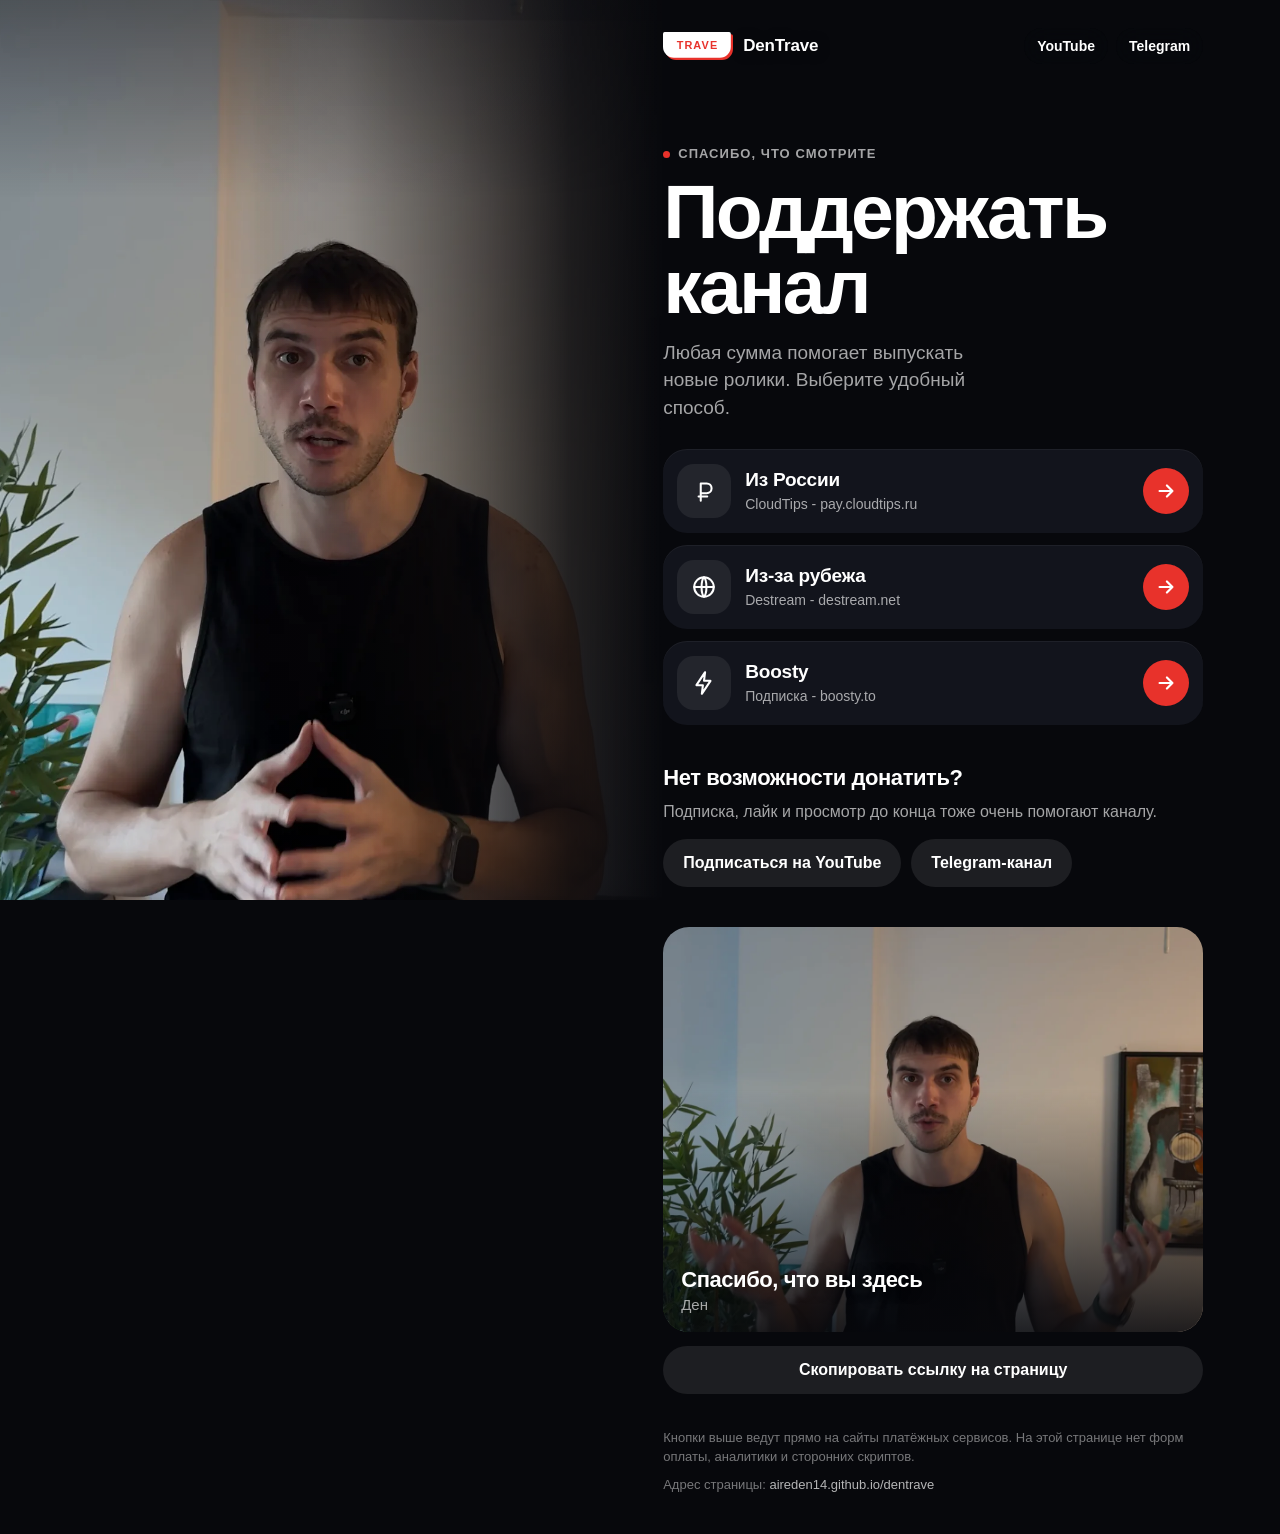
==== index.html @ 93711098 "Boosty: красная стрелка вместо «Скоро» Co-Authored-By: Claude Sonnet 5.5 <noreply@anthropic.com>" ====
<!doctype html>
<html lang="ru">
<head>
<meta charset="utf-8">
<meta name="viewport" content="width=device-width, initial-scale=1, viewport-fit=cover">
<meta http-equiv="Content-Security-Policy" content="default-src 'none'; script-src 'self'; style-src 'self'; img-src 'self'; font-src 'self'; connect-src 'none'; base-uri 'none'; form-action 'none'">
<meta name="referrer" content="no-referrer">
<meta name="color-scheme" content="dark">
<meta name="theme-color" content="#07080c">
<title>Поддержать DenTrave</title>
<meta name="description" content="Поддержать канал DenTrave: CloudTips для зрителей из России, Destream из-за рубежа, Boosty. Спасибо, что смотрите.">
<link rel="canonical" href="https://aireden14.github.io/dentrave/">
<meta property="og:type" content="website">
<meta property="og:site_name" content="DenTrave">
<meta property="og:title" content="Поддержать канал DenTrave">
<meta property="og:description" content="Спасибо, что смотрите. Три способа поддержать канал в одном месте.">
<meta property="og:url" content="https://aireden14.github.io/dentrave/">
<meta property="og:image" content="https://aireden14.github.io/dentrave/img/og.jpg">
<meta property="og:image:width" content="1200">
<meta property="og:image:height" content="630">
<meta name="twitter:card" content="summary_large_image">
<link rel="icon" type="image/png" sizes="32x32" href="img/favicon-32.png">
<link rel="apple-touch-icon" href="img/apple-touch-icon.png">
<link rel="stylesheet" href="style.css">
<script src="app.js" defer></script>
</head>
<body>
<div class="stage" id="top">

  <header class="top">
    <a class="brand" href="#top" aria-label="DenTrave, наверх">
      <svg class="mark" viewBox="0 0 1032 411" aria-hidden="true" focusable="false">
        <path d="M56 32H1008A24 24 0 0 1 1032 56V250A161 161 0 0 1 871 411H193A161 161 0 0 1 32 250V56A24 24 0 0 1 56 32Z" fill="#e8322b"/>
        <path d="M24 0H976A24 24 0 0 1 1000 24V218A161 161 0 0 1 839 379H161A161 161 0 0 1 0 218V24A24 24 0 0 1 24 0Z" fill="#fff"/>
        <text x="508" y="247" text-anchor="middle" font-family="'Helvetica Neue',Helvetica,Arial,sans-serif" font-weight="700" font-size="161" letter-spacing="16" fill="#e8322b">TRAVE</text>
      </svg>
      <span class="brand-name">DenTrave</span>
    </a>
    <nav class="top-links" aria-label="Каналы">
      <a href="https://www.youtube.com/@DenTrave" target="_blank" rel="noopener noreferrer">YouTube</a>
      <a href="https://t.me/dentraveai" target="_blank" rel="noopener noreferrer">Telegram</a>
    </nav>
  </header>

  <div class="photo">
    <img src="img/hero.webp" width="1200" height="1500" alt="Ден, автор канала DenTrave" fetchpriority="high">
  </div>

  <section class="copy">
    <p class="eyebrow">Спасибо, что смотрите</p>
    <h1>Поддержать<br>канал</h1>
    <p class="lead">Любая сумма помогает выпускать новые ролики. Выберите удобный способ.</p>
  </section>

  <section class="ways" aria-label="Способы поддержки">
    <a class="way" href="https://pay.cloudtips.ru/p/e88f9b66" target="_blank" rel="noopener noreferrer">
      <span class="ico" aria-hidden="true">
        <svg viewBox="0 0 24 24"><path d="M9 21V5h5.5a4.5 4.5 0 0 1 0 9H9M7 17h8"/></svg>
      </span>
      <span class="txt"><b>Из России</b><span>CloudTips - pay.cloudtips.ru</span></span>
      <span class="go" aria-hidden="true"><svg viewBox="0 0 24 24"><path d="M5 12h14M13 6l6 6-6 6"/></svg></span>
    </a>

    <a class="way" href="https://destream.net/live/DenTrave/donate" target="_blank" rel="noopener noreferrer">
      <span class="ico" aria-hidden="true">
        <svg viewBox="0 0 24 24"><circle cx="12" cy="12" r="9"/><path d="M3 12h18M12 3c3 3 3 15 0 18M12 3c-3 3-3 15 0 18"/></svg>
      </span>
      <span class="txt"><b>Из-за рубежа</b><span>Destream - destream.net</span></span>
      <span class="go" aria-hidden="true"><svg viewBox="0 0 24 24"><path d="M5 12h14M13 6l6 6-6 6"/></svg></span>
    </a>

    <a class="way" href="https://boosty.to/dentrave" target="_blank" rel="noopener noreferrer">
      <span class="ico" aria-hidden="true">
        <svg viewBox="0 0 24 24"><path d="M13 2 5 14h6l-1 8 8-12h-6z"/></svg>
      </span>
      <span class="txt"><b>Boosty</b><span>Подписка - boosty.to</span></span>
      <span class="go" aria-hidden="true"><svg viewBox="0 0 24 24"><path d="M5 12h14M13 6l6 6-6 6"/></svg></span>
    </a>
  </section>

  <section class="free" aria-label="Бесплатная поддержка">
    <h2>Нет возможности донатить?</h2>
    <p>Подписка, лайк и просмотр до конца тоже очень помогают каналу.</p>
    <div class="free-row">
      <a class="btn" href="https://www.youtube.com/@DenTrave" target="_blank" rel="noopener noreferrer">Подписаться на YouTube</a>
      <a class="btn" href="https://t.me/dentraveai" target="_blank" rel="noopener noreferrer">Telegram-канал</a>
    </div>
  </section>

  <section class="thanks" aria-label="Спасибо">
    <figure>
      <img src="img/thanks.webp" width="1200" height="900" alt="Ден разводит руки в благодарность" loading="lazy">
      <figcaption><b>Спасибо, что вы здесь</b><span>Ден</span></figcaption>
    </figure>
    <button class="btn share" id="share" type="button" hidden>Отправить ссылку другу</button>
  </section>

  <footer class="foot">
    <p>Кнопки выше ведут прямо на сайты платёжных сервисов. На этой странице нет форм оплаты, аналитики и сторонних скриптов.</p>
    <p>Адрес страницы: <span class="addr">aireden14.github.io/dentrave</span></p>
  </footer>

</div>
</body>
</html>
---- style.css ----
:root {
  --bg: #07080c;
  --card: #12141c;
  --card-hi: #181b26;
  --text: #fff;
  --mute: rgba(255, 255, 255, .64);
  --red: #e8322b;
  --pad: 18px;
  color-scheme: dark;
}

*, *::before, *::after { box-sizing: border-box; }
* { margin: 0; }

html { -webkit-text-size-adjust: 100%; background: var(--bg); }

body {
  background: var(--bg);
  color: var(--text);
  font: 400 16px/1.45 "Helvetica Neue", -apple-system, BlinkMacSystemFont, "SF Pro Text", Inter, "Segoe UI", Roboto, Arial, sans-serif;
  -webkit-font-smoothing: antialiased;
  min-height: 100vh;
  min-height: 100svh;
}

img { display: block; max-width: 100%; height: auto; }
a { color: inherit; }
button { font: inherit; color: inherit; }
:focus-visible { outline: 2px solid #fff; outline-offset: 3px; border-radius: 14px; }

.stage { position: relative; }

/* ---------- верхняя панель ---------- */
.top {
  position: absolute; inset: 0 0 auto 0; z-index: 5;
  display: flex; align-items: center; justify-content: space-between; gap: 12px;
  padding: max(env(safe-area-inset-top), 14px) var(--pad) 0;
}
.brand { display: flex; align-items: center; gap: 10px; text-decoration: none; }
.mark { width: 70px; height: auto; flex: none; }
.brand-name { font-weight: 700; font-size: 17px; letter-spacing: -.01em; text-shadow: 0 1px 12px rgba(0, 0, 0, .6); }
.top-links { display: flex; gap: 8px; }
.top-links a {
  text-decoration: none; font-size: 14px; font-weight: 600;
  padding: 8px 13px; border-radius: 999px;
  background: rgba(7, 8, 12, .5); -webkit-backdrop-filter: blur(14px); backdrop-filter: blur(14px);
}

/* ---------- фото ---------- */
.photo { position: relative; aspect-ratio: 4 / 5; max-height: 78vh; max-height: 78svh; width: 100%; overflow: hidden; }
.photo img { width: 100%; height: 100%; object-fit: cover; object-position: 50% 18%; filter: brightness(.84); }
.photo::after {
  content: ""; position: absolute; inset: 0; pointer-events: none;
  background: linear-gradient(180deg, rgba(7, 8, 12, .55) 0, rgba(7, 8, 12, 0) 20%, rgba(7, 8, 12, 0) 48%, rgba(7, 8, 12, .62) 70%, var(--bg) 93%);
}

/* ---------- заголовок ---------- */
.copy { position: relative; margin-top: -132px; padding: 0 var(--pad) 22px; }
.eyebrow { display: flex; align-items: center; gap: 8px; font-size: 13px; font-weight: 600; letter-spacing: .08em; text-transform: uppercase; color: var(--mute); }
.eyebrow::before { content: ""; width: 7px; height: 7px; border-radius: 50%; background: var(--red); flex: none; }
h1 { margin-top: 10px; font-size: clamp(42px, 13vw, 68px); line-height: .98; letter-spacing: -.035em; font-weight: 800; }
.lead { margin-top: 14px; max-width: 30ch; font-size: 17px; color: var(--mute); }

/* ---------- способы поддержки ---------- */
.ways { display: grid; gap: 12px; padding: 0 var(--pad); }
.way {
  display: flex; align-items: center; gap: 14px;
  min-height: 84px; padding: 14px 14px 14px 14px;
  background: var(--card); border-radius: 24px; text-decoration: none;
  box-shadow: inset 0 1px 0 rgba(255, 255, 255, .05);
  transition: transform .18s ease, background .18s ease;
  -webkit-tap-highlight-color: transparent;
}
.way:hover { background: var(--card-hi); }
.way:active { transform: scale(.985); }
.ico { width: 54px; height: 54px; border-radius: 17px; background: rgba(255, 255, 255, .07); display: grid; place-items: center; flex: none; }
.ico svg { width: 26px; height: 26px; fill: none; stroke: #fff; stroke-width: 1.9; stroke-linecap: round; stroke-linejoin: round; }
.txt { display: grid; gap: 2px; min-width: 0; flex: 1; }
.txt b { font-size: 19px; line-height: 1.2; font-weight: 700; letter-spacing: -.01em; }
.txt span { font-size: 14px; color: var(--mute); overflow-wrap: anywhere; }
.go { width: 46px; height: 46px; border-radius: 50%; background: var(--red); display: grid; place-items: center; flex: none; }
.go svg { width: 22px; height: 22px; fill: none; stroke: #fff; stroke-width: 2.4; stroke-linecap: round; stroke-linejoin: round; }
.pill { flex: none; font-size: 13px; font-weight: 700; padding: 7px 12px; border-radius: 999px; background: rgba(255, 255, 255, .09); color: var(--mute); }
.way.soon { background: rgba(18, 20, 28, .6); }
.way.soon .ico svg { opacity: .6; }
.way.soon .txt b { color: rgba(255, 255, 255, .78); }

/* ---------- бесплатная поддержка ---------- */
.free { padding: 34px var(--pad) 0; }
.free h2 { font-size: 22px; line-height: 1.2; font-weight: 700; letter-spacing: -.02em; }
.free p { margin-top: 8px; color: var(--mute); }
.free-row { margin-top: 16px; display: flex; flex-wrap: wrap; gap: 10px; }
.btn {
  display: inline-flex; align-items: center; justify-content: center; text-align: center; text-decoration: none;
  min-height: 48px; padding: 12px 20px; border-radius: 999px; border: 0; cursor: pointer;
  font-size: 16px; font-weight: 600; background: rgba(255, 255, 255, .09);
  transition: background .18s ease, transform .18s ease; -webkit-tap-highlight-color: transparent;
}
.btn:hover { background: rgba(255, 255, 255, .15); }
.btn:active { transform: scale(.98); }

/* ---------- спасибо ---------- */
.thanks { padding: 34px var(--pad) 0; }
.thanks figure { position: relative; border-radius: 26px; overflow: hidden; }
.thanks figure img { width: 100%; height: auto; filter: brightness(.82); }
.thanks figure::after { content: ""; position: absolute; inset: 0; pointer-events: none; background: linear-gradient(180deg, rgba(7, 8, 12, 0) 40%, rgba(7, 8, 12, .86) 100%); }
.thanks figcaption { position: absolute; left: 18px; right: 18px; bottom: 16px; z-index: 1; display: grid; gap: 2px; text-shadow: 0 2px 14px rgba(0, 0, 0, .55); }
.thanks figcaption b { font-size: 22px; line-height: 1.15; letter-spacing: -.02em; }
.thanks figcaption span { color: var(--mute); font-size: 15px; }
.share { margin-top: 14px; width: 100%; }
.share[hidden] { display: none; }

/* ---------- подвал ---------- */
.foot { padding: 34px var(--pad) calc(34px + env(safe-area-inset-bottom)); display: grid; gap: 8px; font-size: 13px; line-height: 1.5; color: rgba(255, 255, 255, .45); }
.addr { color: rgba(255, 255, 255, .7); overflow-wrap: anywhere; }

/* ---------- появление ---------- */
@keyframes rise { from { opacity: 0; transform: translateY(14px); } to { opacity: 1; transform: none; } }
@media (prefers-reduced-motion: no-preference) {
  .copy > * { animation: rise .6s cubic-bezier(.2, .7, .2, 1) both; }
  .copy > :nth-child(2) { animation-delay: .06s; }
  .copy > :nth-child(3) { animation-delay: .12s; }
  .way { animation: rise .6s cubic-bezier(.2, .7, .2, 1) both; animation-delay: .18s; }
  .way:nth-child(2) { animation-delay: .26s; }
  .way:nth-child(3) { animation-delay: .34s; }
  .photo img { animation: fade 1s ease both; }
  @keyframes fade { from { opacity: 0; } to { opacity: 1; } }
}

/* ---------- узкие телефоны ---------- */
@media (max-width: 359px) {
  :root { --pad: 14px; }
  .brand-name { display: none; }
  .txt b { font-size: 17px; }
}

/* ---------- планшет ---------- */
@media (min-width: 600px) and (max-width: 899px) {
  :root { --pad: 28px; }
  .photo { aspect-ratio: 16 / 11; max-height: 70vh; }
  .photo img { object-position: 50% 24%; }
  .photo::after { background: linear-gradient(180deg, rgba(7, 8, 12, .5) 0, rgba(7, 8, 12, 0) 20%, rgba(7, 8, 12, 0) 52%, rgba(7, 8, 12, .7) 80%, var(--bg) 100%); }
  .copy { margin-top: -150px; }
  .ways, .free, .thanks, .foot { max-width: 640px; margin-inline: auto; width: 100%; }
}

/* ---------- ноутбук и телевизор: лицо слева, тёмное крыло справа ---------- */
@media (min-width: 900px) {
  :root { --pad: 0px; }
  .stage { display: grid; grid-template-columns: minmax(0, 1fr) minmax(420px, 540px); column-gap: 0; padding-right: clamp(32px, 6vw, 120px); }
  .stage > .photo { grid-column: 1; grid-row: 1 / span 7; position: sticky; top: 0; align-self: start; height: 100vh; height: 100svh; max-height: none; aspect-ratio: auto; }
  .photo img { object-position: 50% 28%; }
  .photo::after {
    background:
      linear-gradient(90deg, rgba(7, 8, 12, 0) 38%, rgba(7, 8, 12, .1) 52%, rgba(7, 8, 12, .45) 68%, rgba(7, 8, 12, .86) 86%, var(--bg) 100%),
      linear-gradient(180deg, rgba(7, 8, 12, .4) 0, rgba(7, 8, 12, 0) 22%);
  }
  .stage > :not(.photo) { grid-column: 2; }
  .top { position: static; grid-row: 1; padding: 28px 0 0; margin-left: 0; }
  .top, .copy, .ways, .free, .thanks, .foot { padding-left: 0; padding-right: 0; }
  .copy { margin-top: 0; padding-top: clamp(24px, 9vh, 96px); padding-bottom: 28px; }
  .free, .thanks { padding-top: 40px; }
  .foot { padding-bottom: 40px; }
  h1 { font-size: clamp(56px, 6vw, 84px); }
  .lead { font-size: 19px; max-width: 34ch; }
}

/* широкие экраны и телевизор */
@media (min-width: 1500px) {
  html { font-size: 18px; }
  .stage { grid-template-columns: minmax(0, 1fr) 660px; }
}
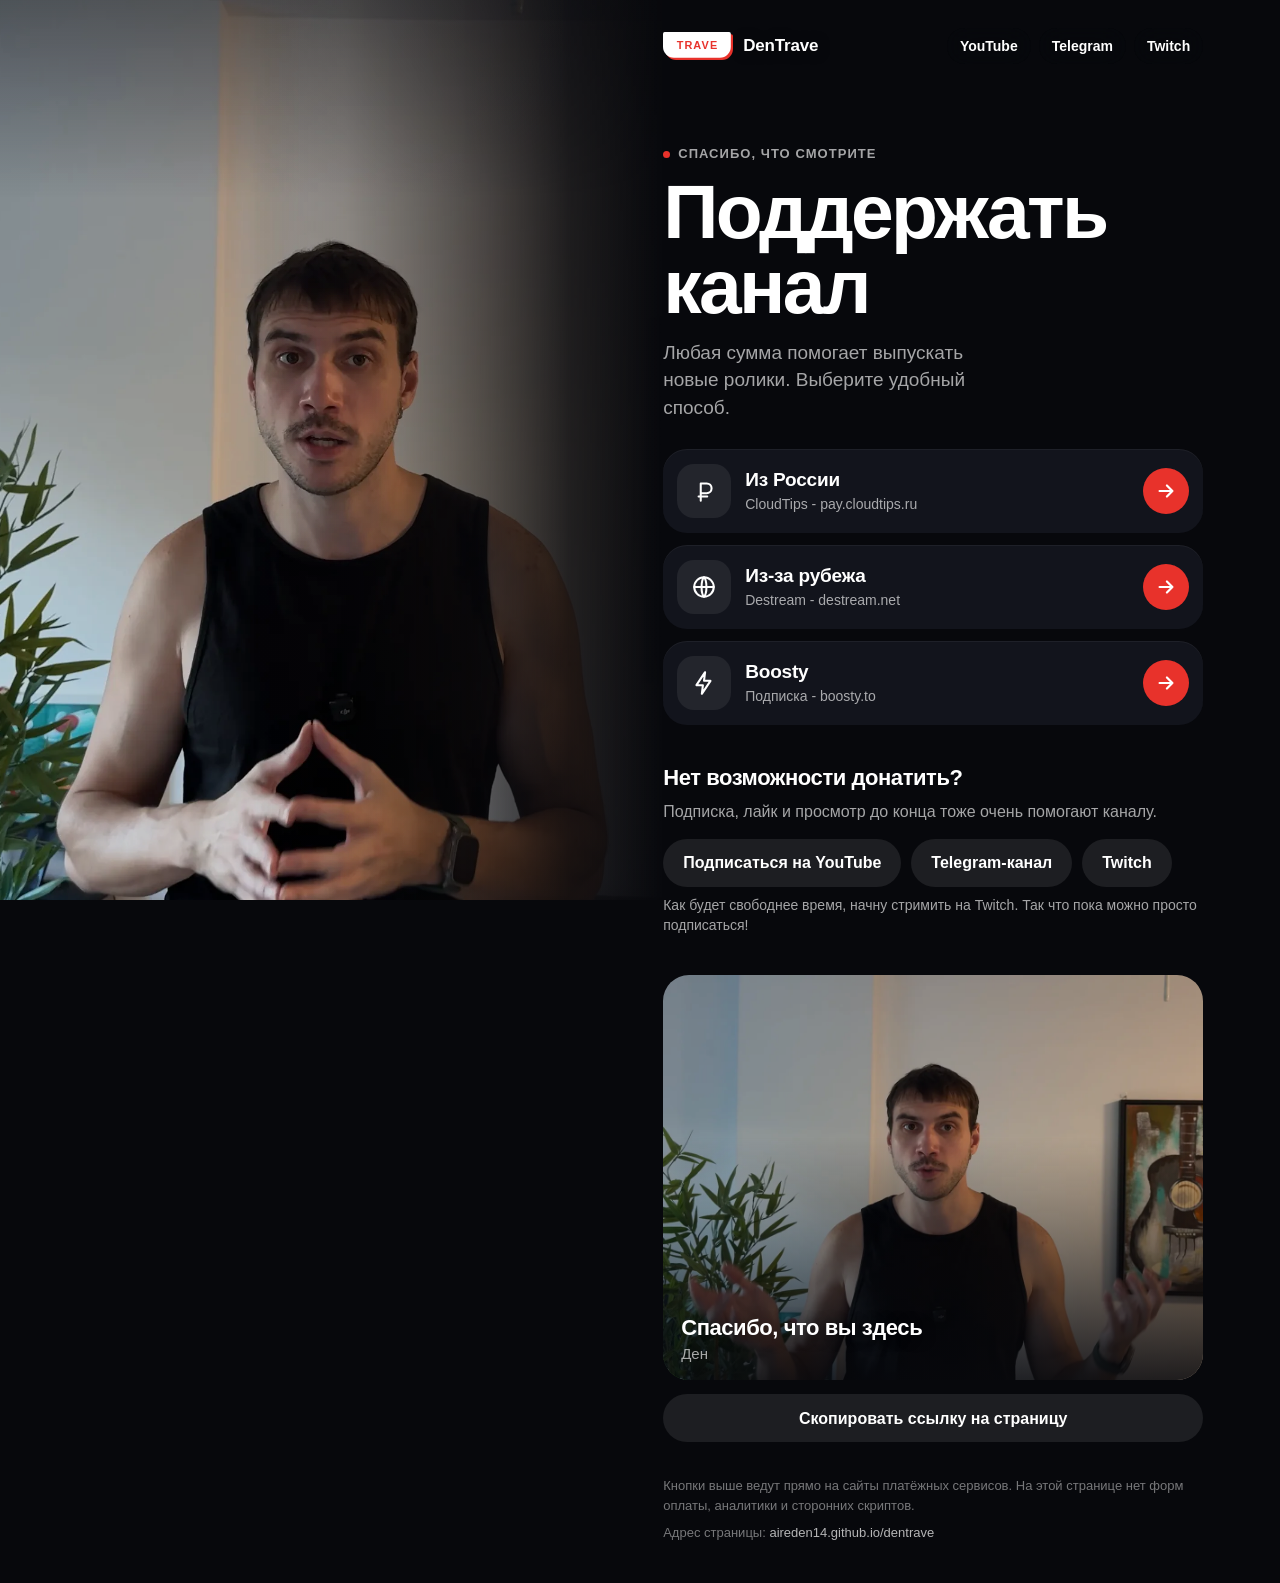
==== commit 5688f546: "Add Twitch link and stream note Co-Authored-By: Claude Sonnet 5.5 <noreply@anthropic.com>" ====
--- a/index.html
+++ b/index.html
@@ -39,6 +39,7 @@
     <nav class="top-links" aria-label="Каналы">
       <a href="https://www.youtube.com/@DenTrave" target="_blank" rel="noopener noreferrer">YouTube</a>
       <a href="https://t.me/dentraveai" target="_blank" rel="noopener noreferrer">Telegram</a>
+      <a href="https://www.twitch.tv/dentraveai" target="_blank" rel="noopener noreferrer">Twitch</a>
     </nav>
   </header>
 
@@ -84,7 +85,9 @@
     <div class="free-row">
       <a class="btn" href="https://www.youtube.com/@DenTrave" target="_blank" rel="noopener noreferrer">Подписаться на YouTube</a>
       <a class="btn" href="https://t.me/dentraveai" target="_blank" rel="noopener noreferrer">Telegram-канал</a>
+      <a class="btn" href="https://www.twitch.tv/dentraveai" target="_blank" rel="noopener noreferrer">Twitch</a>
     </div>
+    <p class="stream-note">Как будет свободнее время, начну стримить на Twitch. Так что пока можно просто подписаться!</p>
   </section>
 
   <section class="thanks" aria-label="Спасибо">
--- a/style.css
+++ b/style.css
@@ -170,3 +170,5 @@
   html { font-size: 18px; }
   .stage { grid-template-columns: minmax(0, 1fr) 660px; }
 }
+
+.stream-note { margin: 14px 0 0; font-size: 14px; line-height: 1.45; color: rgba(255, 255, 255, .7); }
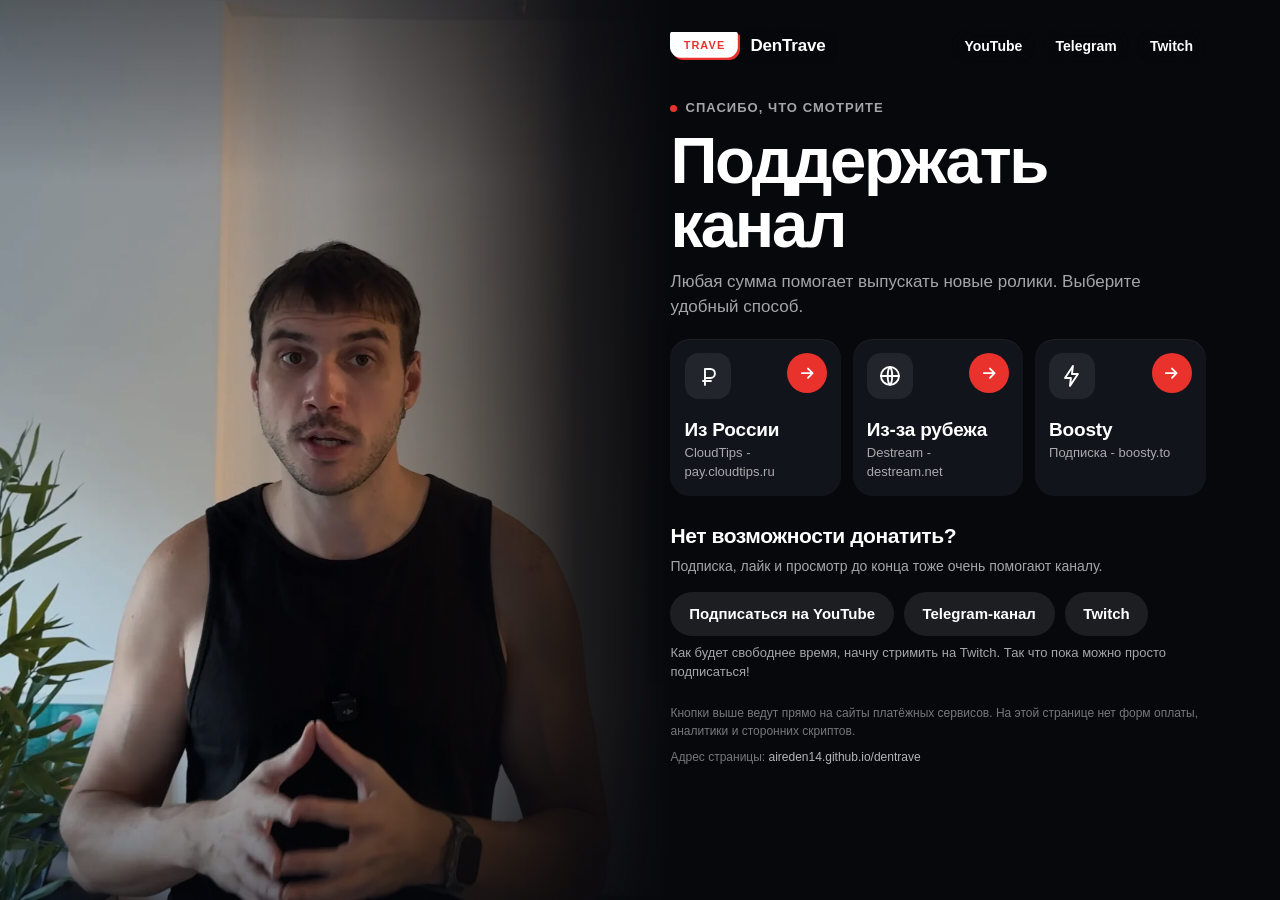
==== commit ba6f9f59: "Компьютерная версия: один экран, лицо слева, настоящие слои вместо псевдоэлементов; шапка на телефон" ====
--- a/index.html
+++ b/index.html
@@ -45,10 +45,11 @@
 
   <div class="photo">
     <img src="img/hero.webp" width="1200" height="1500" alt="Ден, автор канала DenTrave" fetchpriority="high">
+    <div class="shade" aria-hidden="true"></div>
   </div>
 
   <section class="copy">
-    <p class="eyebrow">Спасибо, что смотрите</p>
+    <p class="eyebrow"><span class="dot" aria-hidden="true"></span>Спасибо, что смотрите</p>
     <h1>Поддержать<br>канал</h1>
     <p class="lead">Любая сумма помогает выпускать новые ролики. Выберите удобный способ.</p>
   </section>
--- a/style.css
+++ b/style.css
@@ -48,16 +48,18 @@
 
 /* ---------- фото ---------- */
 .photo { position: relative; aspect-ratio: 4 / 5; max-height: 78vh; max-height: 78svh; width: 100%; overflow: hidden; }
-.photo img { width: 100%; height: 100%; object-fit: cover; object-position: 50% 18%; filter: brightness(.84); }
-.photo::after {
-  content: ""; position: absolute; inset: 0; pointer-events: none;
-  background: linear-gradient(180deg, rgba(7, 8, 12, .55) 0, rgba(7, 8, 12, 0) 20%, rgba(7, 8, 12, 0) 48%, rgba(7, 8, 12, .62) 70%, var(--bg) 93%);
+.photo img { width: 100%; height: 100%; object-fit: cover; object-position: 50% 18%; }
+.shade {
+  position: absolute; inset: 0; pointer-events: none;
+  background:
+    linear-gradient(180deg, rgba(7, 8, 12, .55) 0, rgba(7, 8, 12, 0) 20%, rgba(7, 8, 12, 0) 48%, rgba(7, 8, 12, .62) 70%, var(--bg) 93%),
+    linear-gradient(rgba(7, 8, 12, .16), rgba(7, 8, 12, .16));
 }
 
 /* ---------- заголовок ---------- */
 .copy { position: relative; margin-top: -132px; padding: 0 var(--pad) 22px; }
 .eyebrow { display: flex; align-items: center; gap: 8px; font-size: 13px; font-weight: 600; letter-spacing: .08em; text-transform: uppercase; color: var(--mute); }
-.eyebrow::before { content: ""; width: 7px; height: 7px; border-radius: 50%; background: var(--red); flex: none; }
+.dot { width: 7px; height: 7px; border-radius: 50%; background: var(--red); flex: none; }
 h1 { margin-top: 10px; font-size: clamp(42px, 13vw, 68px); line-height: .98; letter-spacing: -.035em; font-weight: 800; }
 .lead { margin-top: 14px; max-width: 30ch; font-size: 17px; color: var(--mute); }
 
@@ -127,6 +129,11 @@
   @keyframes fade { from { opacity: 0; } to { opacity: 1; } }
 }
 
+/* ---------- телефоны: три ссылки в шапке не помещаются рядом с названием ---------- */
+@media (max-width: 520px) {
+  .brand-name { display: none; }
+}
+
 /* ---------- узкие телефоны ---------- */
 @media (max-width: 359px) {
   :root { --pad: 14px; }
@@ -139,36 +146,81 @@
   :root { --pad: 28px; }
   .photo { aspect-ratio: 16 / 11; max-height: 70vh; }
   .photo img { object-position: 50% 24%; }
-  .photo::after { background: linear-gradient(180deg, rgba(7, 8, 12, .5) 0, rgba(7, 8, 12, 0) 20%, rgba(7, 8, 12, 0) 52%, rgba(7, 8, 12, .7) 80%, var(--bg) 100%); }
+  .shade { background: linear-gradient(180deg, rgba(7, 8, 12, .5) 0, rgba(7, 8, 12, 0) 20%, rgba(7, 8, 12, 0) 52%, rgba(7, 8, 12, .7) 80%, var(--bg) 100%), linear-gradient(rgba(7, 8, 12, .16), rgba(7, 8, 12, .16)); }
   .copy { margin-top: -150px; }
   .ways, .free, .thanks, .foot { max-width: 640px; margin-inline: auto; width: 100%; }
 }
 
-/* ---------- ноутбук и телевизор: лицо слева, тёмное крыло справа ---------- */
+/* ---------- компьютер и телевизор: один экран, лицо слева, тёмное крыло справа ---------- */
+/* Размеры растут вместе с шириной окна (vw) до 4K, высота окна двигает только отступы (vh). Тени и точки - настоящие элементы, не псевдо. */
 @media (min-width: 900px) {
-  :root { --pad: 0px; }
-  .stage { display: grid; grid-template-columns: minmax(0, 1fr) minmax(420px, 540px); column-gap: 0; padding-right: clamp(32px, 6vw, 120px); }
-  .stage > .photo { grid-column: 1; grid-row: 1 / span 7; position: sticky; top: 0; align-self: start; height: 100vh; height: 100svh; max-height: none; aspect-ratio: auto; }
-  .photo img { object-position: 50% 28%; }
-  .photo::after {
+  :root { --pad: 0px; --gut: clamp(32px, 5.8vw, 220px); }
+  .stage {
+    display: grid; grid-template-columns: minmax(0, 11fr) minmax(0, 10fr);
+    grid-template-rows: auto auto auto auto auto 1fr;
+    min-height: 100vh; min-height: 100svh;
+    overflow: hidden;
+  }
+  .stage > .photo { grid-column: 1; grid-row: 1 / -1; position: relative; aspect-ratio: auto; max-height: none; height: auto; }
+  .photo img { position: absolute; left: 0; top: 0; width: 100%; height: 100%; object-position: 50% 26%; }
+  .shade {
     background:
-      linear-gradient(90deg, rgba(7, 8, 12, 0) 38%, rgba(7, 8, 12, .1) 52%, rgba(7, 8, 12, .45) 68%, rgba(7, 8, 12, .86) 86%, var(--bg) 100%),
-      linear-gradient(180deg, rgba(7, 8, 12, .4) 0, rgba(7, 8, 12, 0) 22%);
+      linear-gradient(90deg, rgba(7, 8, 12, 0) 36%, rgba(7, 8, 12, .1) 50%, rgba(7, 8, 12, .45) 68%, rgba(7, 8, 12, .88) 86%, var(--bg) 100%),
+      linear-gradient(180deg, rgba(7, 8, 12, .38) 0, rgba(7, 8, 12, 0) 20%, rgba(7, 8, 12, 0) 78%, rgba(7, 8, 12, .55) 100%),
+      linear-gradient(rgba(7, 8, 12, .14), rgba(7, 8, 12, .14));
   }
-  .stage > :not(.photo) { grid-column: 2; }
-  .top { position: static; grid-row: 1; padding: 28px 0 0; margin-left: 0; }
-  .top, .copy, .ways, .free, .thanks, .foot { padding-left: 0; padding-right: 0; }
-  .copy { margin-top: 0; padding-top: clamp(24px, 9vh, 96px); padding-bottom: 28px; }
-  .free, .thanks { padding-top: 40px; }
-  .foot { padding-bottom: 40px; }
-  h1 { font-size: clamp(56px, 6vw, 84px); }
-  .lead { font-size: 19px; max-width: 34ch; }
-}
-
-/* широкие экраны и телевизор */
-@media (min-width: 1500px) {
-  html { font-size: 18px; }
-  .stage { grid-template-columns: minmax(0, 1fr) 660px; }
+  .stage > :not(.photo) { grid-column: 2; width: 100%; max-width: 1500px; padding-left: 0; padding-right: var(--gut); }
+  .top { position: static; grid-row: 1; padding-top: clamp(18px, 3.2vh, 48px); padding-bottom: 0; }
+  .mark { width: clamp(70px, 5vw, 150px); }
+  .brand-name { font-size: clamp(17px, 1.2vw, 34px); }
+  .top-links a { font-size: clamp(14px, 1vw, 26px); padding: .5em .9em; }
+  .copy { grid-row: 2; margin-top: 0; padding-top: clamp(16px, 4vh, 90px); padding-bottom: clamp(14px, 2.2vh, 36px); }
+  .eyebrow { font-size: clamp(13px, .9vw, 24px); }
+  h1 { margin-top: clamp(8px, 1.2vh, 20px); font-size: clamp(54px, 5.1vw, 160px); }
+  .lead { margin-top: clamp(10px, 1.5vh, 24px); max-width: 38ch; font-size: clamp(18px, 1.15vw, 32px); }
+  .ways { grid-row: 3; }
+  .free { grid-row: 4; padding-top: clamp(18px, 3vh, 56px); }
+  .free h2 { font-size: clamp(21px, 1.45vw, 40px); }
+  .free p { font-size: clamp(14px, 1vw, 26px); }
+  .free-row { margin-top: clamp(12px, 1.8vh, 26px); gap: clamp(10px, .6vw, 16px); }
+  .btn { min-height: clamp(44px, 3vw, 80px); padding: .6em 1.25em; font-size: clamp(15px, 1vw, 26px); }
+  .free .stream-note { font-size: clamp(13px, .9vw, 23px); }
+  .thanks { display: none; }
+  .foot { grid-row: 5; padding-top: clamp(14px, 2.2vh, 40px); padding-bottom: clamp(14px, 2.4vh, 40px); font-size: clamp(12px, .8vw, 20px); }
+}
+
+/* три способа в ряд - только когда хватает ширины */
+@media (min-width: 1200px) {
+  .lead { max-width: none; font-size: clamp(17px, 1.1vw, 32px); }
+  .ways { grid-row: 3; grid-template-columns: repeat(3, minmax(0, 1fr)); gap: clamp(10px, .9vw, 24px); }
+  .way { flex-direction: column; align-items: flex-start; gap: 0; min-height: 0; padding: clamp(14px, 1.1vw, 30px); border-radius: clamp(20px, 1.5vw, 40px); position: relative; }
+  .ico { width: clamp(46px, 3.2vw, 90px); height: clamp(46px, 3.2vw, 90px); border-radius: 30%; }
+  .ico svg { width: 52%; height: 52%; }
+  .txt { flex: none; width: 100%; margin-top: clamp(14px, 2.2vh, 36px); }
+  .txt b { font-size: clamp(19px, 1.3vw, 36px); }
+  .txt span { font-size: clamp(13px, .9vw, 24px); }
+  .go { position: absolute; top: clamp(14px, 1.1vw, 30px); right: clamp(14px, 1.1vw, 30px); width: clamp(40px, 2.7vw, 76px); height: clamp(40px, 2.7vw, 76px); }
+  .go svg { width: 46%; height: 46%; }
+}
+
+.stream-note { font-size: clamp(13px, .9vw, 16px); }
+  .thanks { display: none; }
+  .foot { grid-row: 5; align-self: end; padding-top: clamp(14px, 2.4vh, 28px); padding-bottom: clamp(16px, 3vh, 34px); font-size: clamp(12px, .8vw, 14px); }
+}
+
+/* три способа в ряд - только когда хватает ширины */
+@media (min-width: 1200px) {
+  .ways { grid-row: 3; grid-template-columns: repeat(3, minmax(0, 1fr)); gap: clamp(10px, .9vw, 16px); }
+  .way { flex-direction: column; align-items: flex-start; gap: 0; min-height: 0; padding: clamp(14px, 1.1vw, 20px); border-radius: clamp(20px, 1.5vw, 28px); position: relative; }
+  .ico { width: clamp(46px, 3.2vw, 60px); height: clamp(46px, 3.2vw, 60px); border-radius: 17px; }
+  .txt { flex: none; width: 100%; margin-top: clamp(14px, 2.2vh, 24px); }
+  .txt b { font-size: clamp(19px, 1.3vw, 25px); }
+  .txt span { font-size: clamp(13px, .9vw, 16px); }
+  .go { position: absolute; top: clamp(14px, 1.1vw, 20px); right: clamp(14px, 1.1vw, 20px); width: clamp(40px, 2.7vw, 50px); height: clamp(40px, 2.7vw, 50px); }
+}
+
+@media (min-width: 900px) and (min-height: 1100px) {
+  .stage { min-height: 100vh; min-height: 100svh; }
 }
 
 .stream-note { margin: 14px 0 0; font-size: 14px; line-height: 1.45; color: rgba(255, 255, 255, .7); }
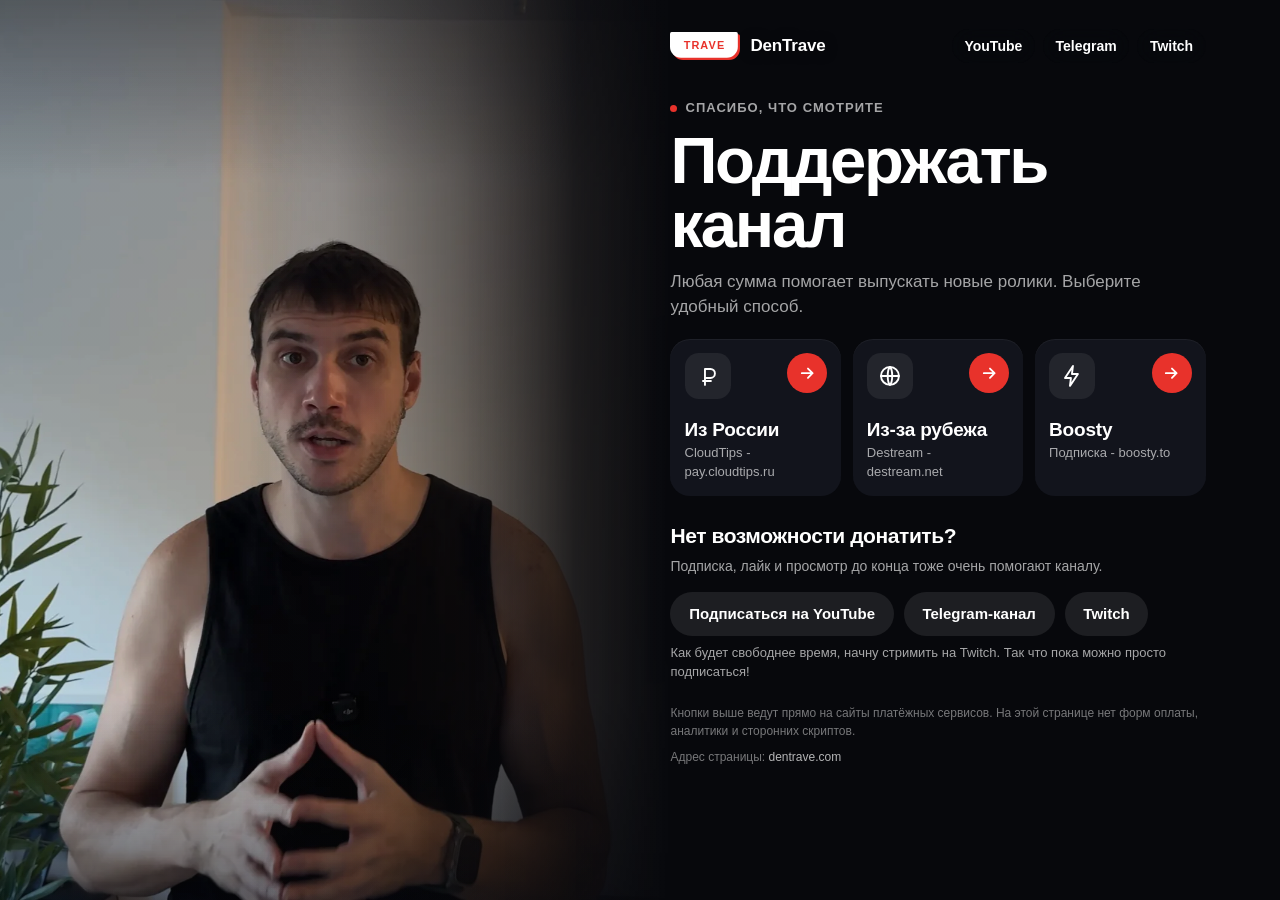
==== commit 2f58e777: "Адрес сайта: dentrave.com вместо aireden14.github.io/dentrave canonical, og:url, og:image, подпись а" ====
--- a/index.html
+++ b/index.html
@@ -9,13 +9,13 @@
 <meta name="theme-color" content="#07080c">
 <title>Поддержать DenTrave</title>
 <meta name="description" content="Поддержать канал DenTrave: CloudTips для зрителей из России, Destream из-за рубежа, Boosty. Спасибо, что смотрите.">
-<link rel="canonical" href="https://aireden14.github.io/dentrave/">
+<link rel="canonical" href="https://dentrave.com/">
 <meta property="og:type" content="website">
 <meta property="og:site_name" content="DenTrave">
 <meta property="og:title" content="Поддержать канал DenTrave">
 <meta property="og:description" content="Спасибо, что смотрите. Три способа поддержать канал в одном месте.">
-<meta property="og:url" content="https://aireden14.github.io/dentrave/">
-<meta property="og:image" content="https://aireden14.github.io/dentrave/img/og.jpg">
+<meta property="og:url" content="https://dentrave.com/">
+<meta property="og:image" content="https://dentrave.com/img/og.jpg">
 <meta property="og:image:width" content="1200">
 <meta property="og:image:height" content="630">
 <meta name="twitter:card" content="summary_large_image">
@@ -101,7 +101,7 @@
 
   <footer class="foot">
     <p>Кнопки выше ведут прямо на сайты платёжных сервисов. На этой странице нет форм оплаты, аналитики и сторонних скриптов.</p>
-    <p>Адрес страницы: <span class="addr">aireden14.github.io/dentrave</span></p>
+    <p>Адрес страницы: <span class="addr">dentrave.com</span></p>
   </footer>
 
 </div>
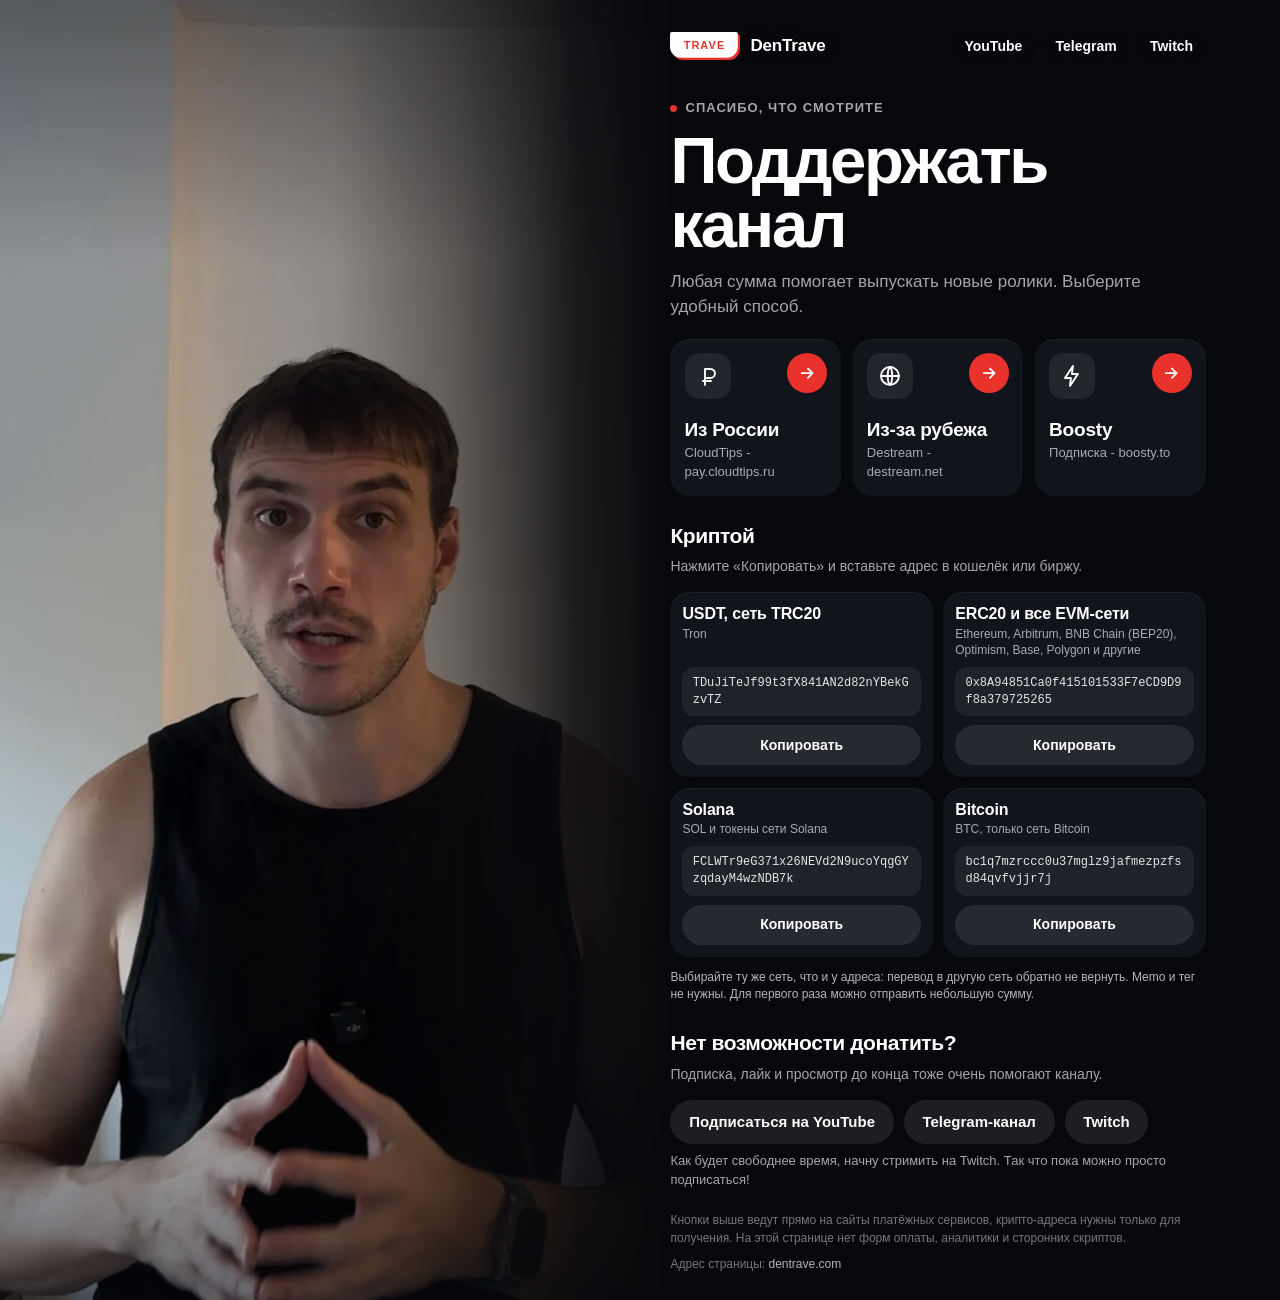
==== commit 252bc80d: "Крипто-адреса на сайте: USDT TRC20, EVM, Solana, Bitcoin Блок «Криптой» между способами и «Нет возмо" ====
--- a/index.html
+++ b/index.html
@@ -8,12 +8,12 @@
 <meta name="color-scheme" content="dark">
 <meta name="theme-color" content="#07080c">
 <title>Поддержать DenTrave</title>
-<meta name="description" content="Поддержать канал DenTrave: CloudTips для зрителей из России, Destream из-за рубежа, Boosty. Спасибо, что смотрите.">
+<meta name="description" content="Поддержать канал DenTrave: CloudTips для зрителей из России, Destream из-за рубежа, Boosty, крипта. Спасибо, что смотрите.">
 <link rel="canonical" href="https://dentrave.com/">
 <meta property="og:type" content="website">
 <meta property="og:site_name" content="DenTrave">
 <meta property="og:title" content="Поддержать канал DenTrave">
-<meta property="og:description" content="Спасибо, что смотрите. Три способа поддержать канал в одном месте.">
+<meta property="og:description" content="Спасибо, что смотрите. Карты, подписка и крипта: способы поддержать канал в одном месте.">
 <meta property="og:url" content="https://dentrave.com/">
 <meta property="og:image" content="https://dentrave.com/img/og.jpg">
 <meta property="og:image:width" content="1200">
@@ -80,6 +80,34 @@
     </a>
   </section>
 
+  <section class="crypto" aria-label="Крипто">
+    <h2>Криптой</h2>
+    <p>Нажмите «Копировать» и вставьте адрес в кошелёк или биржу.</p>
+    <div class="wallets">
+      <div class="wallet">
+        <div class="wtxt"><b>USDT, сеть TRC20</b><span>Tron</span></div>
+        <code>TDuJiTeJf99t3fX841AN2d82nYBekGzvTZ</code>
+        <button class="cbtn" type="button" data-copy="TDuJiTeJf99t3fX841AN2d82nYBekGzvTZ" aria-label="Скопировать адрес USDT в сети TRC20 (Tron)">Копировать</button>
+      </div>
+      <div class="wallet">
+        <div class="wtxt"><b>ERC20 и все EVM-сети</b><span>Ethereum, Arbitrum, BNB Chain (BEP20), Optimism, Base, Polygon и другие</span></div>
+        <code>0x8A94851Ca0f415101533F7eCD9D9f8a379725265</code>
+        <button class="cbtn" type="button" data-copy="0x8A94851Ca0f415101533F7eCD9D9f8a379725265" aria-label="Скопировать адрес для Ethereum и всех EVM-сетей (ERC20, BEP20, Arbitrum, Optimism)">Копировать</button>
+      </div>
+      <div class="wallet">
+        <div class="wtxt"><b>Solana</b><span>SOL и токены сети Solana</span></div>
+        <code>FCLWTr9eG371x26NEVd2N9ucoYqgGYzqdayM4wzNDB7k</code>
+        <button class="cbtn" type="button" data-copy="FCLWTr9eG371x26NEVd2N9ucoYqgGYzqdayM4wzNDB7k" aria-label="Скопировать адрес в сети Solana">Копировать</button>
+      </div>
+      <div class="wallet">
+        <div class="wtxt"><b>Bitcoin</b><span>BTC, только сеть Bitcoin</span></div>
+        <code>bc1q7mzrccc0u37mglz9jafmezpzfsd84qvfvjjr7j</code>
+        <button class="cbtn" type="button" data-copy="bc1q7mzrccc0u37mglz9jafmezpzfsd84qvfvjjr7j" aria-label="Скопировать адрес Bitcoin (BTC)">Копировать</button>
+      </div>
+    </div>
+    <p class="crypto-warn">Выбирайте ту же сеть, что и у адреса: перевод в другую сеть обратно не вернуть. Memo и тег не нужны. Для первого раза можно отправить небольшую сумму.</p>
+  </section>
+
   <section class="free" aria-label="Бесплатная поддержка">
     <h2>Нет возможности донатить?</h2>
     <p>Подписка, лайк и просмотр до конца тоже очень помогают каналу.</p>
@@ -100,7 +128,7 @@
   </section>
 
   <footer class="foot">
-    <p>Кнопки выше ведут прямо на сайты платёжных сервисов. На этой странице нет форм оплаты, аналитики и сторонних скриптов.</p>
+    <p>Кнопки выше ведут прямо на сайты платёжных сервисов, крипто-адреса нужны только для получения. На этой странице нет форм оплаты, аналитики и сторонних скриптов.</p>
     <p>Адрес страницы: <span class="addr">dentrave.com</span></p>
   </footer>
 
--- a/style.css
+++ b/style.css
@@ -101,6 +101,35 @@
 .btn:hover { background: rgba(255, 255, 255, .15); }
 .btn:active { transform: scale(.98); }
 
+/* ---------- крипта ---------- */
+.crypto { padding: 34px var(--pad) 0; }
+.crypto h2 { font-size: 22px; line-height: 1.2; font-weight: 700; letter-spacing: -.02em; }
+.crypto > p:not(.crypto-warn) { margin-top: 8px; color: var(--mute); }
+.wallets { margin-top: 16px; display: grid; gap: 12px; }
+.wallet {
+  display: grid; gap: 10px; grid-template-rows: 1fr auto auto; padding: 14px;
+  background: var(--card); border-radius: 24px;
+  box-shadow: inset 0 1px 0 rgba(255, 255, 255, .05);
+}
+.wtxt { display: grid; gap: 2px; align-content: start; min-width: 0; }
+.wtxt b { font-size: 17px; line-height: 1.2; font-weight: 700; letter-spacing: -.01em; }
+.wtxt span { font-size: 13px; line-height: 1.35; color: var(--mute); overflow-wrap: anywhere; }
+.wallet code {
+  display: block; padding: 10px 12px; border-radius: 14px; background: rgba(255, 255, 255, .06);
+  font: 500 13px/1.4 ui-monospace, "SF Mono", Menlo, Consolas, monospace; color: rgba(255, 255, 255, .88);
+  overflow-wrap: anywhere; word-break: break-all;
+}
+.cbtn {
+  min-height: 44px; padding: 10px 18px; border: 0; border-radius: 999px; cursor: pointer;
+  font-size: 15px; font-weight: 600; background: rgba(255, 255, 255, .09);
+  transition: background .18s ease, transform .18s ease; -webkit-tap-highlight-color: transparent;
+}
+.cbtn:hover { background: rgba(255, 255, 255, .15); }
+.cbtn:active { transform: scale(.98); }
+.cbtn.done { background: var(--red); }
+.crypto-warn { margin-top: 12px; font-size: 13px; line-height: 1.45; color: rgba(255, 255, 255, .7); }
+@media (min-width: 600px) { .wallets { grid-template-columns: repeat(2, minmax(0, 1fr)); } }
+
 /* ---------- спасибо ---------- */
 .thanks { padding: 34px var(--pad) 0; }
 .thanks figure { position: relative; border-radius: 26px; overflow: hidden; }
@@ -148,7 +177,7 @@
   .photo img { object-position: 50% 24%; }
   .shade { background: linear-gradient(180deg, rgba(7, 8, 12, .5) 0, rgba(7, 8, 12, 0) 20%, rgba(7, 8, 12, 0) 52%, rgba(7, 8, 12, .7) 80%, var(--bg) 100%), linear-gradient(rgba(7, 8, 12, .16), rgba(7, 8, 12, .16)); }
   .copy { margin-top: -150px; }
-  .ways, .free, .thanks, .foot { max-width: 640px; margin-inline: auto; width: 100%; }
+  .ways, .crypto, .free, .thanks, .foot { max-width: 640px; margin-inline: auto; width: 100%; }
 }
 
 /* ---------- компьютер и телевизор: один экран, лицо слева, тёмное крыло справа ---------- */
@@ -157,7 +186,7 @@
   :root { --pad: 0px; --gut: clamp(32px, 5.8vw, 220px); }
   .stage {
     display: grid; grid-template-columns: minmax(0, 11fr) minmax(0, 10fr);
-    grid-template-rows: auto auto auto auto auto 1fr;
+    grid-template-rows: auto auto auto auto auto auto 1fr;
     min-height: 100vh; min-height: 100svh;
     overflow: hidden;
   }
@@ -179,14 +208,24 @@
   h1 { margin-top: clamp(8px, 1.2vh, 20px); font-size: clamp(54px, 5.1vw, 160px); }
   .lead { margin-top: clamp(10px, 1.5vh, 24px); max-width: 38ch; font-size: clamp(18px, 1.15vw, 32px); }
   .ways { grid-row: 3; }
-  .free { grid-row: 4; padding-top: clamp(18px, 3vh, 56px); }
+  .crypto { grid-row: 4; padding-top: clamp(18px, 3vh, 56px); }
+  .crypto h2 { font-size: clamp(21px, 1.45vw, 40px); }
+  .crypto > p:not(.crypto-warn) { font-size: clamp(14px, 1vw, 26px); }
+  .wallets { margin-top: clamp(12px, 1.8vh, 26px); gap: clamp(10px, .8vw, 20px); }
+  .wallet { padding: clamp(12px, .9vw, 26px); border-radius: clamp(20px, 1.5vw, 40px); gap: clamp(8px, .7vw, 18px); }
+  .wtxt b { font-size: clamp(16px, 1.1vw, 30px); }
+  .wtxt span { font-size: clamp(12px, .8vw, 22px); }
+  .wallet code { font-size: clamp(12px, .8vw, 22px); padding: clamp(8px, .6vw, 16px) clamp(10px, .8vw, 20px); border-radius: clamp(12px, .9vw, 24px); }
+  .cbtn { min-height: clamp(40px, 2.6vw, 70px); font-size: clamp(14px, .95vw, 25px); padding: .5em 1.2em; }
+  .crypto-warn { font-size: clamp(12px, .8vw, 21px); }
+  .free { grid-row: 5; padding-top: clamp(18px, 3vh, 56px); }
   .free h2 { font-size: clamp(21px, 1.45vw, 40px); }
   .free p { font-size: clamp(14px, 1vw, 26px); }
   .free-row { margin-top: clamp(12px, 1.8vh, 26px); gap: clamp(10px, .6vw, 16px); }
   .btn { min-height: clamp(44px, 3vw, 80px); padding: .6em 1.25em; font-size: clamp(15px, 1vw, 26px); }
   .free .stream-note { font-size: clamp(13px, .9vw, 23px); }
   .thanks { display: none; }
-  .foot { grid-row: 5; padding-top: clamp(14px, 2.2vh, 40px); padding-bottom: clamp(14px, 2.4vh, 40px); font-size: clamp(12px, .8vw, 20px); }
+  .foot { grid-row: 6; padding-top: clamp(14px, 2.2vh, 40px); padding-bottom: clamp(14px, 2.4vh, 40px); font-size: clamp(12px, .8vw, 20px); }
 }
 
 /* три способа в ряд - только когда хватает ширины */
@@ -205,7 +244,7 @@
 
 .stream-note { font-size: clamp(13px, .9vw, 16px); }
   .thanks { display: none; }
-  .foot { grid-row: 5; align-self: end; padding-top: clamp(14px, 2.4vh, 28px); padding-bottom: clamp(16px, 3vh, 34px); font-size: clamp(12px, .8vw, 14px); }
+  .foot { grid-row: 6; align-self: end; padding-top: clamp(14px, 2.4vh, 28px); padding-bottom: clamp(16px, 3vh, 34px); font-size: clamp(12px, .8vw, 14px); }
 }
 
 /* три способа в ряд - только когда хватает ширины */
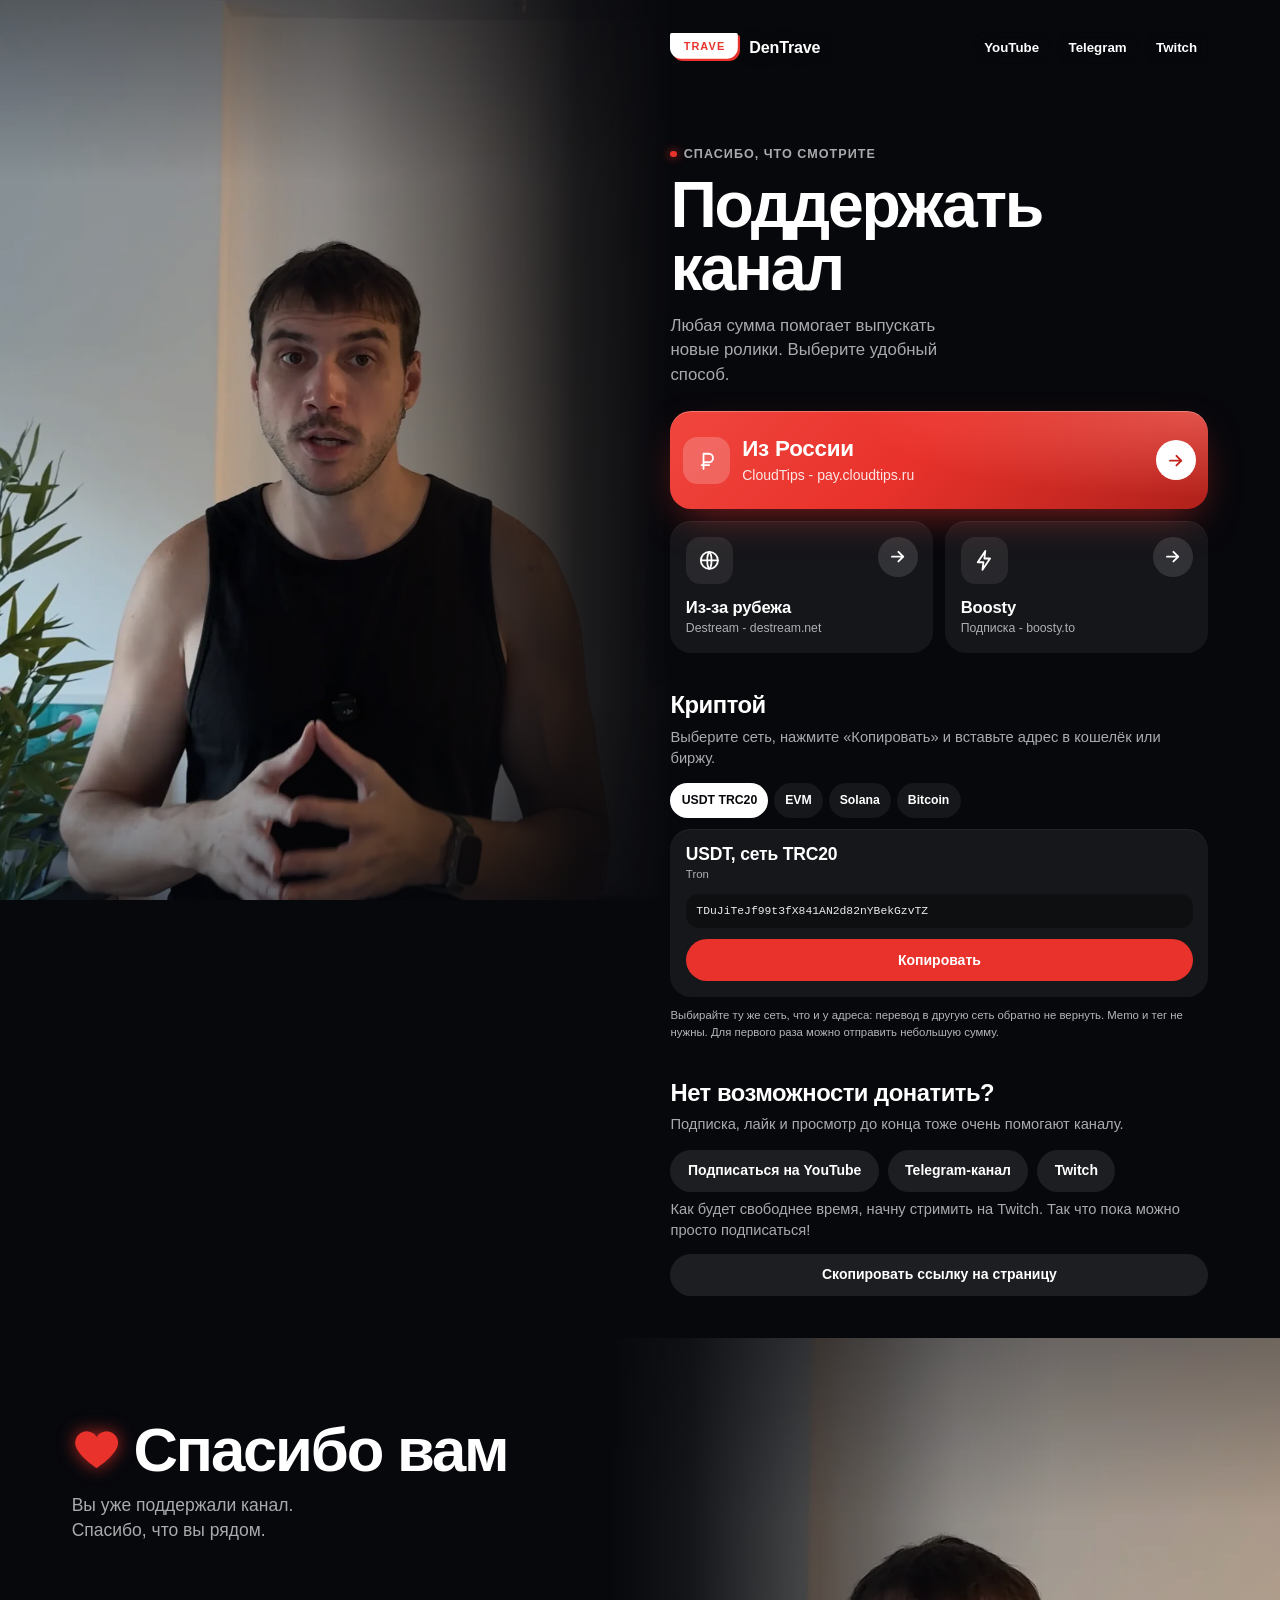
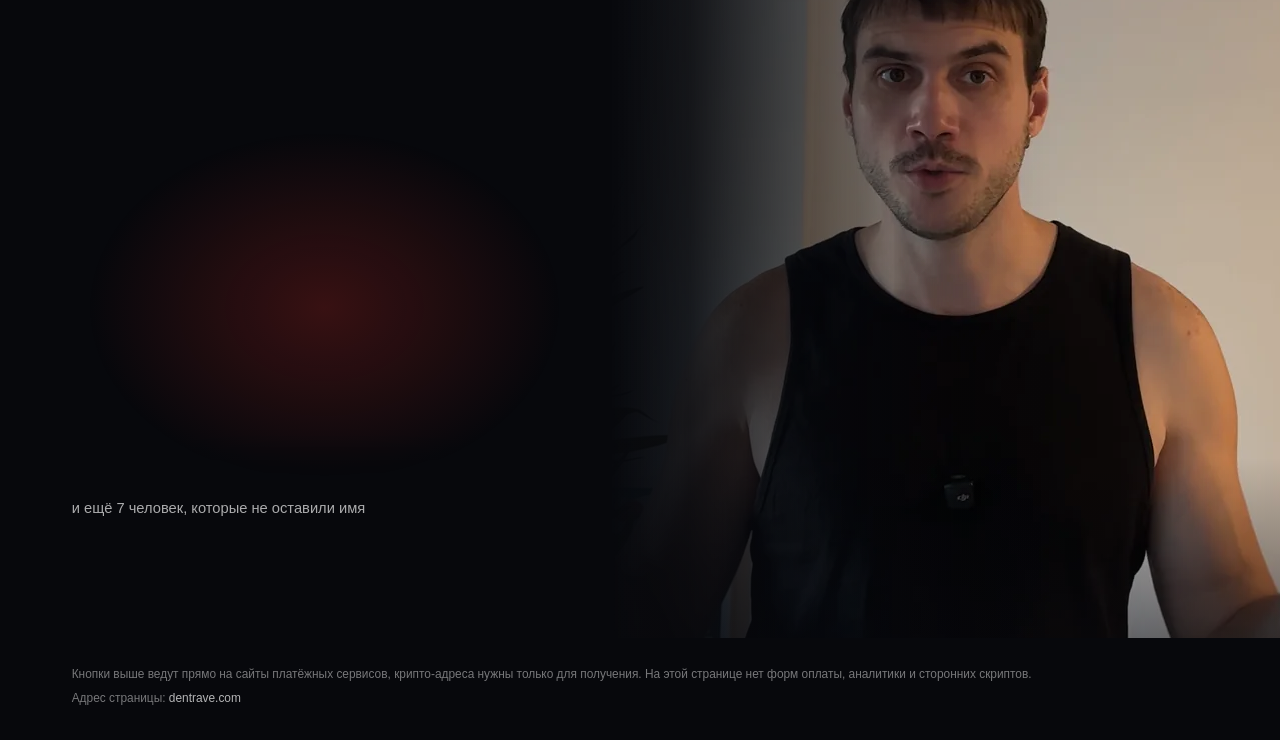
==== commit bdb4c87c: "Новый дизайн сайта и блок «Спасибо вам» с плавающими именами - Главная красная карточка CloudTips, D" ====
--- a/index.html
+++ b/index.html
@@ -25,6 +25,7 @@
 <script src="app.js" defer></script>
 </head>
 <body>
+
 <div class="stage" id="top">
 
   <header class="top">
@@ -55,7 +56,7 @@
   </section>
 
   <section class="ways" aria-label="Способы поддержки">
-    <a class="way" href="https://pay.cloudtips.ru/p/e88f9b66" target="_blank" rel="noopener noreferrer">
+    <a class="way way-main" href="https://pay.cloudtips.ru/p/e88f9b66" target="_blank" rel="noopener noreferrer">
       <span class="ico" aria-hidden="true">
         <svg viewBox="0 0 24 24"><path d="M9 21V5h5.5a4.5 4.5 0 0 1 0 9H9M7 17h8"/></svg>
       </span>
@@ -82,24 +83,24 @@
 
   <section class="crypto" aria-label="Крипто">
     <h2>Криптой</h2>
-    <p>Нажмите «Копировать» и вставьте адрес в кошелёк или биржу.</p>
+    <p>Выберите сеть, нажмите «Копировать» и вставьте адрес в кошелёк или биржу.</p>
     <div class="wallets">
-      <div class="wallet">
+      <div class="wallet" data-net="USDT TRC20">
         <div class="wtxt"><b>USDT, сеть TRC20</b><span>Tron</span></div>
         <code>TDuJiTeJf99t3fX841AN2d82nYBekGzvTZ</code>
         <button class="cbtn" type="button" data-copy="TDuJiTeJf99t3fX841AN2d82nYBekGzvTZ" aria-label="Скопировать адрес USDT в сети TRC20 (Tron)">Копировать</button>
       </div>
-      <div class="wallet">
+      <div class="wallet" data-net="EVM">
         <div class="wtxt"><b>ERC20 и все EVM-сети</b><span>Ethereum, Arbitrum, BNB Chain (BEP20), Optimism, Base, Polygon и другие</span></div>
         <code>0x8A94851Ca0f415101533F7eCD9D9f8a379725265</code>
         <button class="cbtn" type="button" data-copy="0x8A94851Ca0f415101533F7eCD9D9f8a379725265" aria-label="Скопировать адрес для Ethereum и всех EVM-сетей (ERC20, BEP20, Arbitrum, Optimism)">Копировать</button>
       </div>
-      <div class="wallet">
+      <div class="wallet" data-net="Solana">
         <div class="wtxt"><b>Solana</b><span>SOL и токены сети Solana</span></div>
         <code>FCLWTr9eG371x26NEVd2N9ucoYqgGYzqdayM4wzNDB7k</code>
         <button class="cbtn" type="button" data-copy="FCLWTr9eG371x26NEVd2N9ucoYqgGYzqdayM4wzNDB7k" aria-label="Скопировать адрес в сети Solana">Копировать</button>
       </div>
-      <div class="wallet">
+      <div class="wallet" data-net="Bitcoin">
         <div class="wtxt"><b>Bitcoin</b><span>BTC, только сеть Bitcoin</span></div>
         <code>bc1q7mzrccc0u37mglz9jafmezpzfsd84qvfvjjr7j</code>
         <button class="cbtn" type="button" data-copy="bc1q7mzrccc0u37mglz9jafmezpzfsd84qvfvjjr7j" aria-label="Скопировать адрес Bitcoin (BTC)">Копировать</button>
@@ -117,21 +118,56 @@
       <a class="btn" href="https://www.twitch.tv/dentraveai" target="_blank" rel="noopener noreferrer">Twitch</a>
     </div>
     <p class="stream-note">Как будет свободнее время, начну стримить на Twitch. Так что пока можно просто подписаться!</p>
-  </section>
-
-  <section class="thanks" aria-label="Спасибо">
-    <figure>
-      <img src="img/thanks.webp" width="1200" height="900" alt="Ден разводит руки в благодарность" loading="lazy">
-      <figcaption><b>Спасибо, что вы здесь</b><span>Ден</span></figcaption>
-    </figure>
     <button class="btn share" id="share" type="button" hidden>Отправить ссылку другу</button>
   </section>
 
-  <footer class="foot">
-    <p>Кнопки выше ведут прямо на сайты платёжных сервисов, крипто-адреса нужны только для получения. На этой странице нет форм оплаты, аналитики и сторонних скриптов.</p>
-    <p>Адрес страницы: <span class="addr">dentrave.com</span></p>
-  </footer>
+</div>
 
-</div>
+<section class="gratitude" aria-labelledby="gratitude-title">
+  <figure class="gphoto">
+    <img src="img/thanks.webp" width="1200" height="900" alt="Ден разводит руки в благодарность" loading="lazy">
+    <span class="gshade" aria-hidden="true"></span>
+  </figure>
+  <div class="gwrap">
+    <div class="gtext">
+      <h2 id="gratitude-title">
+        <svg class="heart" viewBox="0 0 24 24" aria-hidden="true" focusable="false"><path d="M12 21s-7.2-4.6-9.6-9.3A5.6 5.6 0 0 1 12 5.8a5.6 5.6 0 0 1 9.6 5.9C19.2 16.4 12 21 12 21z"/></svg>
+        Спасибо вам
+      </h2>
+      <p class="gratitude-lead">Вы уже поддержали канал. Спасибо, что вы рядом.</p>
+    </div>
+    <div class="sky" id="sky">
+      <span class="glow" aria-hidden="true"></span>
+      <ul class="donors" id="donors" aria-label="Люди, которые поддержали канал">
+        <li>Роман</li>
+        <li>dinamid</li>
+        <li>Маликов</li>
+        <li>Подписчик</li>
+        <li>Артём М.</li>
+        <li>Alina G.</li>
+        <li>Valeriy R.</li>
+        <li>Ametrin Y.</li>
+        <li>Лёша</li>
+        <li>iGor</li>
+        <li>Alexish</li>
+        <li>Kosmos0319</li>
+        <li>Михаил</li>
+        <li>Артём</li>
+        <li>Юра</li>
+        <li>Дамескус</li>
+        <li>КролИИчья нора</li>
+        <li>MeiYO S.</li>
+        <li>Человек-без-ии-агента-(пока)</li>
+      </ul>
+    </div>
+    <p class="donors-more">и ещё 7 человек, которые не оставили имя</p>
+  </div>
+</section>
+
+<footer class="foot">
+  <p>Кнопки выше ведут прямо на сайты платёжных сервисов, крипто-адреса нужны только для получения. На этой странице нет форм оплаты, аналитики и сторонних скриптов.</p>
+  <p>Адрес страницы: <span class="addr">dentrave.com</span></p>
+</footer>
+
 </body>
 </html>
--- a/style.css
+++ b/style.css
@@ -1,23 +1,25 @@
 :root {
   --bg: #07080c;
-  --card: #12141c;
-  --card-hi: #181b26;
+  --card: rgba(255, 255, 255, .06);
+  --card-hi: rgba(255, 255, 255, .1);
   --text: #fff;
-  --mute: rgba(255, 255, 255, .64);
+  --mute: rgba(255, 255, 255, .66);
   --red: #e8322b;
-  --pad: 18px;
+  --red-hi: #ff5148;
+  --pad: 1.25rem;
+  --ease: cubic-bezier(.2, .7, .2, 1);
   color-scheme: dark;
 }
 
 *, *::before, *::after { box-sizing: border-box; }
 * { margin: 0; }
 
-html { -webkit-text-size-adjust: 100%; background: var(--bg); }
+html { font-size: 16px; -webkit-text-size-adjust: 100%; background: var(--bg); scroll-behavior: smooth; }
 
 body {
   background: var(--bg);
   color: var(--text);
-  font: 400 16px/1.45 "Helvetica Neue", -apple-system, BlinkMacSystemFont, "SF Pro Text", Inter, "Segoe UI", Roboto, Arial, sans-serif;
+  font: 400 1rem/1.45 "Helvetica Neue", -apple-system, BlinkMacSystemFont, "SF Pro Text", Inter, "Segoe UI", Roboto, Arial, sans-serif;
   -webkit-font-smoothing: antialiased;
   min-height: 100vh;
   min-height: 100svh;
@@ -26,25 +28,28 @@
 img { display: block; max-width: 100%; height: auto; }
 a { color: inherit; }
 button { font: inherit; color: inherit; }
-:focus-visible { outline: 2px solid #fff; outline-offset: 3px; border-radius: 14px; }
+ul { list-style: none; padding: 0; }
+:focus-visible { outline: 2px solid #fff; outline-offset: 3px; border-radius: .9rem; }
 
 .stage { position: relative; }
 
 /* ---------- верхняя панель ---------- */
 .top {
   position: absolute; inset: 0 0 auto 0; z-index: 5;
-  display: flex; align-items: center; justify-content: space-between; gap: 12px;
-  padding: max(env(safe-area-inset-top), 14px) var(--pad) 0;
-}
-.brand { display: flex; align-items: center; gap: 10px; text-decoration: none; }
-.mark { width: 70px; height: auto; flex: none; }
-.brand-name { font-weight: 700; font-size: 17px; letter-spacing: -.01em; text-shadow: 0 1px 12px rgba(0, 0, 0, .6); }
-.top-links { display: flex; gap: 8px; }
+  display: flex; align-items: center; justify-content: space-between; gap: .75rem;
+  padding: max(env(safe-area-inset-top), .875rem) var(--pad) 0;
+}
+.brand { display: flex; align-items: center; gap: .625rem; text-decoration: none; }
+.mark { width: 4.4rem; height: auto; flex: none; }
+.brand-name { font-weight: 700; font-size: 1.0625rem; letter-spacing: -.01em; text-shadow: 0 1px 12px rgba(0, 0, 0, .6); }
+.top-links { display: flex; gap: .5rem; }
 .top-links a {
-  text-decoration: none; font-size: 14px; font-weight: 600;
-  padding: 8px 13px; border-radius: 999px;
+  text-decoration: none; font-size: .875rem; font-weight: 600;
+  padding: .5rem .8rem; border-radius: 999px;
   background: rgba(7, 8, 12, .5); -webkit-backdrop-filter: blur(14px); backdrop-filter: blur(14px);
-}
+  transition: background .2s ease;
+}
+.top-links a:hover { background: rgba(7, 8, 12, .8); }
 
 /* ---------- фото ---------- */
 .photo { position: relative; aspect-ratio: 4 / 5; max-height: 78vh; max-height: 78svh; width: 100%; overflow: hidden; }
@@ -57,209 +62,295 @@
 }
 
 /* ---------- заголовок ---------- */
-.copy { position: relative; margin-top: -132px; padding: 0 var(--pad) 22px; }
-.eyebrow { display: flex; align-items: center; gap: 8px; font-size: 13px; font-weight: 600; letter-spacing: .08em; text-transform: uppercase; color: var(--mute); }
-.dot { width: 7px; height: 7px; border-radius: 50%; background: var(--red); flex: none; }
-h1 { margin-top: 10px; font-size: clamp(42px, 13vw, 68px); line-height: .98; letter-spacing: -.035em; font-weight: 800; }
-.lead { margin-top: 14px; max-width: 30ch; font-size: 17px; color: var(--mute); }
+.copy { position: relative; margin-top: -8.25rem; padding: 0 var(--pad) 1.5rem; }
+.eyebrow { display: flex; align-items: center; gap: .5rem; font-size: .8125rem; font-weight: 600; letter-spacing: .08em; text-transform: uppercase; color: var(--mute); }
+.dot { width: .45rem; height: .45rem; border-radius: 50%; background: var(--red); box-shadow: 0 0 .7rem var(--red); flex: none; }
+h1 { margin-top: .625rem; font-size: clamp(2.6rem, 13vw, 4.25rem); line-height: .98; letter-spacing: -.035em; font-weight: 800; }
+.lead { margin-top: .875rem; max-width: 30ch; font-size: 1.0625rem; color: var(--mute); }
 
 /* ---------- способы поддержки ---------- */
-.ways { display: grid; gap: 12px; padding: 0 var(--pad); }
+.ways { display: grid; gap: .75rem; padding: 0 var(--pad); }
 .way {
-  display: flex; align-items: center; gap: 14px;
-  min-height: 84px; padding: 14px 14px 14px 14px;
-  background: var(--card); border-radius: 24px; text-decoration: none;
-  box-shadow: inset 0 1px 0 rgba(255, 255, 255, .05);
-  transition: transform .18s ease, background .18s ease;
+  position: relative;
+  display: flex; align-items: center; gap: .875rem;
+  min-height: 5.25rem; padding: .875rem;
+  background: var(--card); border-radius: 1.5rem; text-decoration: none;
+  box-shadow: inset 0 1px 0 rgba(255, 255, 255, .06);
+  transition: transform .2s var(--ease), background .2s ease;
   -webkit-tap-highlight-color: transparent;
 }
 .way:hover { background: var(--card-hi); }
 .way:active { transform: scale(.985); }
-.ico { width: 54px; height: 54px; border-radius: 17px; background: rgba(255, 255, 255, .07); display: grid; place-items: center; flex: none; }
-.ico svg { width: 26px; height: 26px; fill: none; stroke: #fff; stroke-width: 1.9; stroke-linecap: round; stroke-linejoin: round; }
-.txt { display: grid; gap: 2px; min-width: 0; flex: 1; }
-.txt b { font-size: 19px; line-height: 1.2; font-weight: 700; letter-spacing: -.01em; }
-.txt span { font-size: 14px; color: var(--mute); overflow-wrap: anywhere; }
-.go { width: 46px; height: 46px; border-radius: 50%; background: var(--red); display: grid; place-items: center; flex: none; }
-.go svg { width: 22px; height: 22px; fill: none; stroke: #fff; stroke-width: 2.4; stroke-linecap: round; stroke-linejoin: round; }
-.pill { flex: none; font-size: 13px; font-weight: 700; padding: 7px 12px; border-radius: 999px; background: rgba(255, 255, 255, .09); color: var(--mute); }
-.way.soon { background: rgba(18, 20, 28, .6); }
-.way.soon .ico svg { opacity: .6; }
-.way.soon .txt b { color: rgba(255, 255, 255, .78); }
+.ico { width: 3.375rem; height: 3.375rem; border-radius: 1.05rem; background: rgba(255, 255, 255, .08); display: grid; place-items: center; flex: none; }
+.ico svg { width: 1.625rem; height: 1.625rem; fill: none; stroke: #fff; stroke-width: 1.9; stroke-linecap: round; stroke-linejoin: round; }
+.txt { display: grid; gap: .125rem; min-width: 0; flex: 1; }
+.txt b { font-size: 1.1875rem; line-height: 1.2; font-weight: 700; letter-spacing: -.01em; }
+.txt span { font-size: .875rem; color: var(--mute); overflow-wrap: anywhere; }
+.go { width: 2.875rem; height: 2.875rem; border-radius: 50%; background: rgba(255, 255, 255, .12); display: grid; place-items: center; flex: none; transition: transform .25s var(--ease); }
+.go svg { width: 1.375rem; height: 1.375rem; fill: none; stroke: #fff; stroke-width: 2.4; stroke-linecap: round; stroke-linejoin: round; }
+.way:hover .go { transform: translateX(.2rem); }
+
+/* главный способ - CloudTips */
+.way-main {
+  min-height: 6.5rem;
+  background:
+    radial-gradient(120% 160% at 100% 0%, rgba(255, 120, 110, .55) 0, rgba(255, 120, 110, 0) 55%),
+    linear-gradient(135deg, #f0463e 0%, #e8322b 45%, #b0211b 100%);
+  box-shadow: inset 0 1px 0 rgba(255, 255, 255, .28), 0 1.1rem 3rem -1rem rgba(232, 50, 43, .6);
+}
+.way-main:hover { background:
+    radial-gradient(120% 160% at 100% 0%, rgba(255, 140, 130, .6) 0, rgba(255, 140, 130, 0) 55%),
+    linear-gradient(135deg, #f55a52 0%, #ee3a32 45%, #b8241e 100%); }
+.way-main .ico { background: rgba(255, 255, 255, .2); }
+.way-main .txt b { font-size: 1.375rem; }
+.way-main .txt span { color: rgba(255, 255, 255, .88); }
+.way-main .go { background: #fff; }
+.way-main .go svg { stroke: #c4241d; }
+
+/* ---------- крипта ---------- */
+.crypto { padding: 2.25rem var(--pad) 0; }
+.crypto h2, .free h2 { font-size: 1.5rem; line-height: 1.2; font-weight: 700; letter-spacing: -.02em; }
+.crypto > p:not(.crypto-warn), .free > p { margin-top: .5rem; color: var(--mute); }
+.wallets { margin-top: 1rem; display: grid; gap: .75rem; }
+.wallet {
+  display: grid; gap: .65rem; grid-template-rows: 1fr auto auto; padding: .9rem;
+  background: var(--card); border-radius: 1.5rem;
+  box-shadow: inset 0 1px 0 rgba(255, 255, 255, .06);
+}
+.wallet[hidden] { display: none; }
+.wtxt { display: grid; gap: .125rem; align-content: start; min-width: 0; }
+.wtxt b { font-size: 1.0625rem; line-height: 1.2; font-weight: 700; letter-spacing: -.01em; }
+.wtxt span { font-size: .8125rem; line-height: 1.35; color: var(--mute); overflow-wrap: anywhere; }
+.wallet code {
+  display: block; padding: .65rem .75rem; border-radius: .9rem; background: rgba(0, 0, 0, .35);
+  font: 500 .8125rem/1.45 ui-monospace, "SF Mono", Menlo, Consolas, monospace; color: rgba(255, 255, 255, .92);
+  overflow-wrap: anywhere; word-break: break-all;
+}
+.cbtn {
+  min-height: 2.75rem; padding: .625rem 1.1rem; border: 0; border-radius: 999px; cursor: pointer;
+  font-size: .9375rem; font-weight: 600; background: rgba(255, 255, 255, .1);
+  transition: background .2s ease, transform .2s ease; -webkit-tap-highlight-color: transparent;
+}
+.cbtn:hover { background: rgba(255, 255, 255, .17); }
+.cbtn:active { transform: scale(.98); }
+.cbtn.done { background: var(--red); }
+.crypto-warn { margin-top: .75rem; font-size: .8125rem; line-height: 1.45; color: rgba(255, 255, 255, .7); }
+
+/* вкладки сетей: появляются, когда работает скрипт */
+.crypto.tabs-on .wallets { margin-top: .75rem; }
+.crypto.tabs-on .wallet { padding: 1.1rem; gap: .8rem; }
+.crypto.tabs-on .wallet .wtxt b { font-size: 1.25rem; }
+.crypto.tabs-on .cbtn { background: var(--red); min-height: 3rem; font-size: 1rem; }
+.crypto.tabs-on .cbtn:hover { background: var(--red-hi); }
+.crypto.tabs-on .cbtn.done { background: #1f8f4e; }
+.tabs { margin-top: 1rem; display: flex; flex-wrap: wrap; gap: .4rem; }
+.tab {
+  min-height: 2.5rem; padding: .5rem .8rem; border: 0; border-radius: 999px; cursor: pointer;
+  font-size: .875rem; font-weight: 600; background: var(--card);
+  transition: background .2s ease; -webkit-tap-highlight-color: transparent;
+}
+.tab:hover { background: var(--card-hi); }
+.tab[aria-selected="true"] { background: #fff; color: #07080c; }
+@media (min-width: 600px) { .crypto:not(.tabs-on) .wallets { grid-template-columns: repeat(2, minmax(0, 1fr)); } }
 
 /* ---------- бесплатная поддержка ---------- */
-.free { padding: 34px var(--pad) 0; }
-.free h2 { font-size: 22px; line-height: 1.2; font-weight: 700; letter-spacing: -.02em; }
-.free p { margin-top: 8px; color: var(--mute); }
-.free-row { margin-top: 16px; display: flex; flex-wrap: wrap; gap: 10px; }
+.free { padding: 2.25rem var(--pad) 0; }
+.free-row { margin-top: 1rem; display: flex; flex-wrap: wrap; gap: .625rem; }
 .btn {
   display: inline-flex; align-items: center; justify-content: center; text-align: center; text-decoration: none;
-  min-height: 48px; padding: 12px 20px; border-radius: 999px; border: 0; cursor: pointer;
-  font-size: 16px; font-weight: 600; background: rgba(255, 255, 255, .09);
-  transition: background .18s ease, transform .18s ease; -webkit-tap-highlight-color: transparent;
-}
-.btn:hover { background: rgba(255, 255, 255, .15); }
+  min-height: 3rem; padding: .75rem 1.25rem; border-radius: 999px; border: 0; cursor: pointer;
+  font-size: 1rem; font-weight: 600; background: rgba(255, 255, 255, .09);
+  transition: background .2s ease, transform .2s ease; -webkit-tap-highlight-color: transparent;
+}
+.btn:hover { background: rgba(255, 255, 255, .16); }
 .btn:active { transform: scale(.98); }
-
-/* ---------- крипта ---------- */
-.crypto { padding: 34px var(--pad) 0; }
-.crypto h2 { font-size: 22px; line-height: 1.2; font-weight: 700; letter-spacing: -.02em; }
-.crypto > p:not(.crypto-warn) { margin-top: 8px; color: var(--mute); }
-.wallets { margin-top: 16px; display: grid; gap: 12px; }
-.wallet {
-  display: grid; gap: 10px; grid-template-rows: 1fr auto auto; padding: 14px;
-  background: var(--card); border-radius: 24px;
-  box-shadow: inset 0 1px 0 rgba(255, 255, 255, .05);
-}
-.wtxt { display: grid; gap: 2px; align-content: start; min-width: 0; }
-.wtxt b { font-size: 17px; line-height: 1.2; font-weight: 700; letter-spacing: -.01em; }
-.wtxt span { font-size: 13px; line-height: 1.35; color: var(--mute); overflow-wrap: anywhere; }
-.wallet code {
-  display: block; padding: 10px 12px; border-radius: 14px; background: rgba(255, 255, 255, .06);
-  font: 500 13px/1.4 ui-monospace, "SF Mono", Menlo, Consolas, monospace; color: rgba(255, 255, 255, .88);
-  overflow-wrap: anywhere; word-break: break-all;
-}
-.cbtn {
-  min-height: 44px; padding: 10px 18px; border: 0; border-radius: 999px; cursor: pointer;
-  font-size: 15px; font-weight: 600; background: rgba(255, 255, 255, .09);
-  transition: background .18s ease, transform .18s ease; -webkit-tap-highlight-color: transparent;
-}
-.cbtn:hover { background: rgba(255, 255, 255, .15); }
-.cbtn:active { transform: scale(.98); }
-.cbtn.done { background: var(--red); }
-.crypto-warn { margin-top: 12px; font-size: 13px; line-height: 1.45; color: rgba(255, 255, 255, .7); }
-@media (min-width: 600px) { .wallets { grid-template-columns: repeat(2, minmax(0, 1fr)); } }
-
-/* ---------- спасибо ---------- */
-.thanks { padding: 34px var(--pad) 0; }
-.thanks figure { position: relative; border-radius: 26px; overflow: hidden; }
-.thanks figure img { width: 100%; height: auto; filter: brightness(.82); }
-.thanks figure::after { content: ""; position: absolute; inset: 0; pointer-events: none; background: linear-gradient(180deg, rgba(7, 8, 12, 0) 40%, rgba(7, 8, 12, .86) 100%); }
-.thanks figcaption { position: absolute; left: 18px; right: 18px; bottom: 16px; z-index: 1; display: grid; gap: 2px; text-shadow: 0 2px 14px rgba(0, 0, 0, .55); }
-.thanks figcaption b { font-size: 22px; line-height: 1.15; letter-spacing: -.02em; }
-.thanks figcaption span { color: var(--mute); font-size: 15px; }
-.share { margin-top: 14px; width: 100%; }
+.stream-note { margin-top: .875rem; font-size: .875rem; line-height: 1.45; color: rgba(255, 255, 255, .7); }
+.share { margin-top: .875rem; width: 100%; }
 .share[hidden] { display: none; }
 
+/* ---------- спасибо вам ---------- */
+.gratitude { position: relative; margin-top: 3rem; overflow: hidden; background: var(--bg); }
+.gphoto { position: relative; aspect-ratio: 4 / 3; }
+.gphoto img { width: 100%; height: 100%; object-fit: cover; object-position: 50% 26%; filter: brightness(.8); }
+.gshade {
+  position: absolute; inset: 0; pointer-events: none;
+  background: linear-gradient(180deg, rgba(7, 8, 12, .4) 0, rgba(7, 8, 12, 0) 24%, rgba(7, 8, 12, .5) 60%, var(--bg) 90%, var(--bg) 100%);
+}
+.gwrap { position: relative; padding: 0 var(--pad); }
+.gtext { position: relative; z-index: 2; margin-top: -5.5rem; }
+.gratitude h2 { display: flex; align-items: center; gap: .6rem; font-size: clamp(2.2rem, 10.5vw, 3.4rem); line-height: 1; font-weight: 800; letter-spacing: -.035em; }
+.heart { width: .8em; height: .8em; flex: none; fill: var(--red); filter: drop-shadow(0 0 .6rem rgba(232, 50, 43, .75)); }
+.gratitude-lead { margin-top: .65rem; max-width: 30ch; font-size: 1.0625rem; color: var(--mute); }
+.sky { position: relative; margin-top: 1.1rem; }
+.glow { display: none; }
+.donors { display: flex; flex-wrap: wrap; justify-content: center; gap: .6rem 1.2rem; padding: .5rem 0; }
+.donors li { font-size: 1.2rem; font-weight: 700; letter-spacing: -.01em; text-shadow: 0 0 1.4rem rgba(232, 50, 43, .55); }
+.donors-more { position: relative; margin-top: .85rem; padding-bottom: 3rem; text-align: center; font-size: .9375rem; color: var(--mute); }
+
+/* имена плывут вверх, когда работает скрипт и не выбрано «уменьшить движение» */
+.sky.fly {
+  --h: 30rem;
+  height: var(--h); overflow: hidden;
+  -webkit-mask-image: linear-gradient(180deg, transparent 0, #000 22%, #000 90%, transparent 100%);
+  mask-image: linear-gradient(180deg, transparent 0, #000 22%, #000 90%, transparent 100%);
+}
+.sky.fly .glow {
+  display: block; position: absolute; inset: 10% -15% 0;
+  background: radial-gradient(50% 52% at 50% 62%, rgba(232, 50, 43, .22), rgba(232, 50, 43, 0) 72%);
+  pointer-events: none;
+}
+.sky.fly .donors { display: block; position: absolute; inset: 0; padding: 0; }
+.sky.fly .donors li {
+  position: absolute; left: calc(var(--x, 0) * 1px); top: var(--h);
+  width: max-content; max-width: calc(var(--W, 320) * .8px);
+  font-size: calc(1.15rem * var(--s, 1)); line-height: 1.2; text-align: center;
+  text-shadow: 0 0 1.5rem rgba(232, 50, 43, .6), 0 .05rem .3rem rgba(0, 0, 0, .7);
+  opacity: 0; will-change: transform, opacity;
+  animation: float var(--cycle, 36s) linear infinite;
+  animation-delay: var(--delay, 0s);
+}
+.sky.fly .donors li span {
+  display: block;
+  animation: sway var(--sd, 6s) ease-in-out infinite alternate;
+  animation-delay: var(--sdl, 0s);
+}
+.spark {
+  position: absolute; left: calc(var(--sx, 50) * 1%); top: var(--h);
+  width: var(--sz, 4px); height: var(--sz, 4px); border-radius: 50%;
+  background: #fff; box-shadow: 0 0 .55rem .12rem rgba(232, 50, 43, .75);
+  opacity: 0; pointer-events: none;
+  animation: spark var(--sdur, 12s) linear infinite;
+  animation-delay: var(--sdel, 0s);
+}
+.sky.paused .donors li, .sky.paused .donors li span, .sky.paused .spark { animation-play-state: paused; }
+
+@keyframes float {
+  0%   { transform: translate3d(0, 0, 0); opacity: 0; }
+  7%   { opacity: var(--o, 1); }
+  43%  { opacity: var(--o, 1); }
+  50%  { transform: translate3d(0, calc(-1 * (var(--h) + 5rem)), 0); opacity: 0; }
+  100% { transform: translate3d(0, calc(-1 * (var(--h) + 5rem)), 0); opacity: 0; }
+}
+@keyframes sway {
+  from { transform: translateX(calc(var(--sw, 12) * -1px)) rotate(-1.4deg); }
+  to   { transform: translateX(calc(var(--sw, 12) * 1px)) rotate(1.4deg); }
+}
+@keyframes spark {
+  0%   { transform: translate3d(0, 0, 0); opacity: 0; }
+  12%  { opacity: var(--so, .8); }
+  88%  { opacity: var(--so, .8); }
+  100% { transform: translate3d(calc(var(--dx, 0) * 1px), calc(-1 * (var(--h) + 1rem)), 0); opacity: 0; }
+}
+
 /* ---------- подвал ---------- */
-.foot { padding: 34px var(--pad) calc(34px + env(safe-area-inset-bottom)); display: grid; gap: 8px; font-size: 13px; line-height: 1.5; color: rgba(255, 255, 255, .45); }
+.foot { padding: 2rem var(--pad) calc(2rem + env(safe-area-inset-bottom)); display: grid; gap: .5rem; font-size: .8125rem; line-height: 1.5; color: rgba(255, 255, 255, .45); }
 .addr { color: rgba(255, 255, 255, .7); overflow-wrap: anywhere; }
 
-/* ---------- появление ---------- */
-@keyframes rise { from { opacity: 0; transform: translateY(14px); } to { opacity: 1; transform: none; } }
+/* ---------- появление и живость ---------- */
+@keyframes rise { from { opacity: 0; transform: translateY(.9rem); } to { opacity: 1; transform: none; } }
+@keyframes fade { from { opacity: 0; } to { opacity: 1; } }
+@keyframes glowpulse {
+  0%, 100% { box-shadow: inset 0 1px 0 rgba(255, 255, 255, .28), 0 1.1rem 3rem -1rem rgba(232, 50, 43, .55); }
+  50%      { box-shadow: inset 0 1px 0 rgba(255, 255, 255, .28), 0 1.3rem 3.6rem -.6rem rgba(232, 50, 43, .85); }
+}
 @media (prefers-reduced-motion: no-preference) {
-  .copy > * { animation: rise .6s cubic-bezier(.2, .7, .2, 1) both; }
+  .copy > * { animation: rise .6s var(--ease) both; }
   .copy > :nth-child(2) { animation-delay: .06s; }
   .copy > :nth-child(3) { animation-delay: .12s; }
-  .way { animation: rise .6s cubic-bezier(.2, .7, .2, 1) both; animation-delay: .18s; }
+  .way { animation: rise .6s var(--ease) both; animation-delay: .18s; }
   .way:nth-child(2) { animation-delay: .26s; }
   .way:nth-child(3) { animation-delay: .34s; }
+  .way-main { animation: rise .6s var(--ease) .18s both, glowpulse 3.6s ease-in-out 1.2s infinite; }
   .photo img { animation: fade 1s ease both; }
-  @keyframes fade { from { opacity: 0; } to { opacity: 1; } }
-}
-
-/* ---------- телефоны: три ссылки в шапке не помещаются рядом с названием ---------- */
-@media (max-width: 520px) {
-  .brand-name { display: none; }
-}
-
-/* ---------- узкие телефоны ---------- */
+}
+@media (prefers-reduced-motion: reduce) {
+  html { scroll-behavior: auto; }
+  *, *::before, *::after { animation: none !important; transition: none !important; }
+}
+
+/* ---------- телефоны ---------- */
+@media (max-width: 520px) { .brand-name { display: none; } }
 @media (max-width: 359px) {
-  :root { --pad: 14px; }
-  .brand-name { display: none; }
-  .txt b { font-size: 17px; }
+  :root { --pad: .875rem; }
+  .txt b { font-size: 1.0625rem; }
+  .way-main .txt b { font-size: 1.1875rem; }
 }
 
 /* ---------- планшет ---------- */
 @media (min-width: 600px) and (max-width: 899px) {
-  :root { --pad: 28px; }
+  :root { --pad: 1.75rem; }
   .photo { aspect-ratio: 16 / 11; max-height: 70vh; }
   .photo img { object-position: 50% 24%; }
-  .shade { background: linear-gradient(180deg, rgba(7, 8, 12, .5) 0, rgba(7, 8, 12, 0) 20%, rgba(7, 8, 12, 0) 52%, rgba(7, 8, 12, .7) 80%, var(--bg) 100%), linear-gradient(rgba(7, 8, 12, .16), rgba(7, 8, 12, .16)); }
-  .copy { margin-top: -150px; }
-  .ways, .crypto, .free, .thanks, .foot { max-width: 640px; margin-inline: auto; width: 100%; }
-}
-
-/* ---------- компьютер и телевизор: один экран, лицо слева, тёмное крыло справа ---------- */
-/* Размеры растут вместе с шириной окна (vw) до 4K, высота окна двигает только отступы (vh). Тени и точки - настоящие элементы, не псевдо. */
+  .copy { margin-top: -9.5rem; }
+  .ways, .crypto, .free, .gwrap { max-width: 40rem; margin-inline: auto; width: 100%; }
+  .sky.fly { --h: 34rem; }
+}
+
+/* ---------- компьютер и телевизор: лицо слева (липкое), справа контент, внизу «спасибо» ---------- */
+/* Всё меряется в rem, а rem растёт вместе с шириной окна, поэтому та же вёрстка держится от ноутбука до 4K. */
 @media (min-width: 900px) {
-  :root { --pad: 0px; --gut: clamp(32px, 5.8vw, 220px); }
-  .stage {
-    display: grid; grid-template-columns: minmax(0, 11fr) minmax(0, 10fr);
-    grid-template-rows: auto auto auto auto auto auto 1fr;
-    min-height: 100vh; min-height: 100svh;
-    overflow: hidden;
+  html { font-size: clamp(14px, 1.05vw, 34px); }
+  :root { --pad: 0px; --gut: 5.6vw; }
+
+  .stage { display: grid; grid-template-columns: minmax(0, 11fr) minmax(0, 10fr); align-content: start; min-height: 100vh; min-height: 100svh; }
+  .stage > .photo {
+    grid-column: 1; grid-row: 1 / span 5;
+    position: sticky; top: 0; align-self: start;
+    aspect-ratio: auto; max-height: none; height: 100vh; height: 100svh;
   }
-  .stage > .photo { grid-column: 1; grid-row: 1 / -1; position: relative; aspect-ratio: auto; max-height: none; height: auto; }
-  .photo img { position: absolute; left: 0; top: 0; width: 100%; height: 100%; object-position: 50% 26%; }
+  .photo img { position: absolute; inset: 0; width: 100%; height: 100%; object-position: 50% 26%; }
   .shade {
     background:
       linear-gradient(90deg, rgba(7, 8, 12, 0) 36%, rgba(7, 8, 12, .1) 50%, rgba(7, 8, 12, .45) 68%, rgba(7, 8, 12, .88) 86%, var(--bg) 100%),
       linear-gradient(180deg, rgba(7, 8, 12, .38) 0, rgba(7, 8, 12, 0) 20%, rgba(7, 8, 12, 0) 78%, rgba(7, 8, 12, .55) 100%),
       linear-gradient(rgba(7, 8, 12, .14), rgba(7, 8, 12, .14));
   }
-  .stage > :not(.photo) { grid-column: 2; width: 100%; max-width: 1500px; padding-left: 0; padding-right: var(--gut); }
-  .top { position: static; grid-row: 1; padding-top: clamp(18px, 3.2vh, 48px); padding-bottom: 0; }
-  .mark { width: clamp(70px, 5vw, 150px); }
-  .brand-name { font-size: clamp(17px, 1.2vw, 34px); }
-  .top-links a { font-size: clamp(14px, 1vw, 26px); padding: .5em .9em; }
-  .copy { grid-row: 2; margin-top: 0; padding-top: clamp(16px, 4vh, 90px); padding-bottom: clamp(14px, 2.2vh, 36px); }
-  .eyebrow { font-size: clamp(13px, .9vw, 24px); }
-  h1 { margin-top: clamp(8px, 1.2vh, 20px); font-size: clamp(54px, 5.1vw, 160px); }
-  .lead { margin-top: clamp(10px, 1.5vh, 24px); max-width: 38ch; font-size: clamp(18px, 1.15vw, 32px); }
-  .ways { grid-row: 3; }
-  .crypto { grid-row: 4; padding-top: clamp(18px, 3vh, 56px); }
-  .crypto h2 { font-size: clamp(21px, 1.45vw, 40px); }
-  .crypto > p:not(.crypto-warn) { font-size: clamp(14px, 1vw, 26px); }
-  .wallets { margin-top: clamp(12px, 1.8vh, 26px); gap: clamp(10px, .8vw, 20px); }
-  .wallet { padding: clamp(12px, .9vw, 26px); border-radius: clamp(20px, 1.5vw, 40px); gap: clamp(8px, .7vw, 18px); }
-  .wtxt b { font-size: clamp(16px, 1.1vw, 30px); }
-  .wtxt span { font-size: clamp(12px, .8vw, 22px); }
-  .wallet code { font-size: clamp(12px, .8vw, 22px); padding: clamp(8px, .6vw, 16px) clamp(10px, .8vw, 20px); border-radius: clamp(12px, .9vw, 24px); }
-  .cbtn { min-height: clamp(40px, 2.6vw, 70px); font-size: clamp(14px, .95vw, 25px); padding: .5em 1.2em; }
-  .crypto-warn { font-size: clamp(12px, .8vw, 21px); }
-  .free { grid-row: 5; padding-top: clamp(18px, 3vh, 56px); }
-  .free h2 { font-size: clamp(21px, 1.45vw, 40px); }
-  .free p { font-size: clamp(14px, 1vw, 26px); }
-  .free-row { margin-top: clamp(12px, 1.8vh, 26px); gap: clamp(10px, .6vw, 16px); }
-  .btn { min-height: clamp(44px, 3vw, 80px); padding: .6em 1.25em; font-size: clamp(15px, 1vw, 26px); }
-  .free .stream-note { font-size: clamp(13px, .9vw, 23px); }
-  .thanks { display: none; }
-  .foot { grid-row: 6; padding-top: clamp(14px, 2.2vh, 40px); padding-bottom: clamp(14px, 2.4vh, 40px); font-size: clamp(12px, .8vw, 20px); }
-}
-
-/* три способа в ряд - только когда хватает ширины */
-@media (min-width: 1200px) {
-  .lead { max-width: none; font-size: clamp(17px, 1.1vw, 32px); }
-  .ways { grid-row: 3; grid-template-columns: repeat(3, minmax(0, 1fr)); gap: clamp(10px, .9vw, 24px); }
-  .way { flex-direction: column; align-items: flex-start; gap: 0; min-height: 0; padding: clamp(14px, 1.1vw, 30px); border-radius: clamp(20px, 1.5vw, 40px); position: relative; }
-  .ico { width: clamp(46px, 3.2vw, 90px); height: clamp(46px, 3.2vw, 90px); border-radius: 30%; }
-  .ico svg { width: 52%; height: 52%; }
-  .txt { flex: none; width: 100%; margin-top: clamp(14px, 2.2vh, 36px); }
-  .txt b { font-size: clamp(19px, 1.3vw, 36px); }
-  .txt span { font-size: clamp(13px, .9vw, 24px); }
-  .go { position: absolute; top: clamp(14px, 1.1vw, 30px); right: clamp(14px, 1.1vw, 30px); width: clamp(40px, 2.7vw, 76px); height: clamp(40px, 2.7vw, 76px); }
-  .go svg { width: 46%; height: 46%; }
-}
-
-.stream-note { font-size: clamp(13px, .9vw, 16px); }
-  .thanks { display: none; }
-  .foot { grid-row: 6; align-self: end; padding-top: clamp(14px, 2.4vh, 28px); padding-bottom: clamp(16px, 3vh, 34px); font-size: clamp(12px, .8vw, 14px); }
-}
-
-/* три способа в ряд - только когда хватает ширины */
-@media (min-width: 1200px) {
-  .ways { grid-row: 3; grid-template-columns: repeat(3, minmax(0, 1fr)); gap: clamp(10px, .9vw, 16px); }
-  .way { flex-direction: column; align-items: flex-start; gap: 0; min-height: 0; padding: clamp(14px, 1.1vw, 20px); border-radius: clamp(20px, 1.5vw, 28px); position: relative; }
-  .ico { width: clamp(46px, 3.2vw, 60px); height: clamp(46px, 3.2vw, 60px); border-radius: 17px; }
-  .txt { flex: none; width: 100%; margin-top: clamp(14px, 2.2vh, 24px); }
-  .txt b { font-size: clamp(19px, 1.3vw, 25px); }
-  .txt span { font-size: clamp(13px, .9vw, 16px); }
-  .go { position: absolute; top: clamp(14px, 1.1vw, 20px); right: clamp(14px, 1.1vw, 20px); width: clamp(40px, 2.7vw, 50px); height: clamp(40px, 2.7vw, 50px); }
-}
-
-@media (min-width: 900px) and (min-height: 1100px) {
-  .stage { min-height: 100vh; min-height: 100svh; }
-}
-
-.stream-note { margin: 14px 0 0; font-size: 14px; line-height: 1.45; color: rgba(255, 255, 255, .7); }
+  .stage > :not(.photo) { grid-column: 2; width: 100%; padding-left: 0; padding-right: var(--gut); }
+
+  .top { position: static; padding-top: clamp(1rem, 3.4vh, 3rem); padding-bottom: 0; }
+  .mark { width: 5rem; }
+  .brand-name { display: inline; font-size: 1.15rem; }
+  .top-links a { font-size: .95rem; }
+
+  .copy { margin-top: 0; padding-top: clamp(1.5rem, 9vh, 7rem); padding-bottom: 1.75rem; }
+  .eyebrow { font-size: .9rem; }
+  h1 { margin-top: .75rem; font-size: 4.6rem; }
+  .lead { margin-top: 1rem; max-width: 34ch; font-size: 1.2rem; }
+
+  .ways { grid-template-columns: repeat(2, minmax(0, 1fr)); gap: .85rem; }
+  .way-main { grid-column: 1 / -1; min-height: 7rem; }
+  .way-main .txt b { font-size: 1.6rem; }
+  .way-main .txt span { font-size: 1rem; }
+  .way:not(.way-main) { flex-direction: column; align-items: flex-start; gap: 0; min-height: 0; padding: 1.1rem; }
+  .way:not(.way-main) .txt { flex: none; width: 100%; margin-top: 1rem; }
+  .way:not(.way-main) .go { position: absolute; top: 1.1rem; right: 1.1rem; }
+
+  .crypto, .free { padding-top: 2.75rem; }
+  .crypto h2, .free h2 { font-size: 1.7rem; }
+  .crypto > p:not(.crypto-warn), .free > p { font-size: 1.05rem; }
+  .free { padding-bottom: 3rem; }
+
+  /* «Спасибо вам» - широкая полоса: слева имена, справа фото */
+  .gratitude {
+    margin-top: 0; display: grid; grid-template-columns: minmax(0, 10fr) minmax(0, 11fr);
+    min-height: 100vh; min-height: 100svh;
+  }
+  .gwrap { grid-column: 1; grid-row: 1; display: flex; flex-direction: column; max-width: none; margin: 0; padding: clamp(2.5rem, 9vh, 8rem) 2.5vw clamp(1.5rem, 4vh, 4rem) var(--gut); }
+  .gphoto { grid-column: 2; grid-row: 1; aspect-ratio: auto; min-height: 100%; }
+  .gphoto img { position: absolute; inset: 0; width: 100%; height: 100%; object-position: 50% 28%; filter: brightness(.85); }
+  .gshade {
+    background:
+      linear-gradient(270deg, rgba(7, 8, 12, 0) 34%, rgba(7, 8, 12, .1) 48%, rgba(7, 8, 12, .5) 68%, rgba(7, 8, 12, .9) 88%, var(--bg) 100%),
+      linear-gradient(180deg, rgba(7, 8, 12, .3) 0, rgba(7, 8, 12, 0) 20%, rgba(7, 8, 12, 0) 80%, rgba(7, 8, 12, .5) 100%);
+  }
+  .gtext { margin-top: 0; }
+  .gratitude h2 { font-size: 4.4rem; gap: .9rem; }
+  .gratitude-lead { margin-top: .9rem; font-size: 1.25rem; max-width: 28ch; }
+  .sky { margin-top: 1.5rem; flex: 1; min-height: 0; }
+  .donors li { font-size: 1.5rem; }
+  .sky.fly { --h: clamp(24rem, 58svh, 56rem); flex: none; -webkit-mask-image: linear-gradient(180deg, transparent 0, #000 14%, #000 90%, transparent 100%); mask-image: linear-gradient(180deg, transparent 0, #000 14%, #000 90%, transparent 100%); }
+  .sky.fly .donors li { font-size: calc(1.45rem * var(--s, 1)); }
+  .donors-more { padding-bottom: 0; text-align: left; font-size: 1.05rem; }
+
+  .foot { padding: 2rem var(--gut) 2.25rem; font-size: .85rem; max-width: none; }
+}
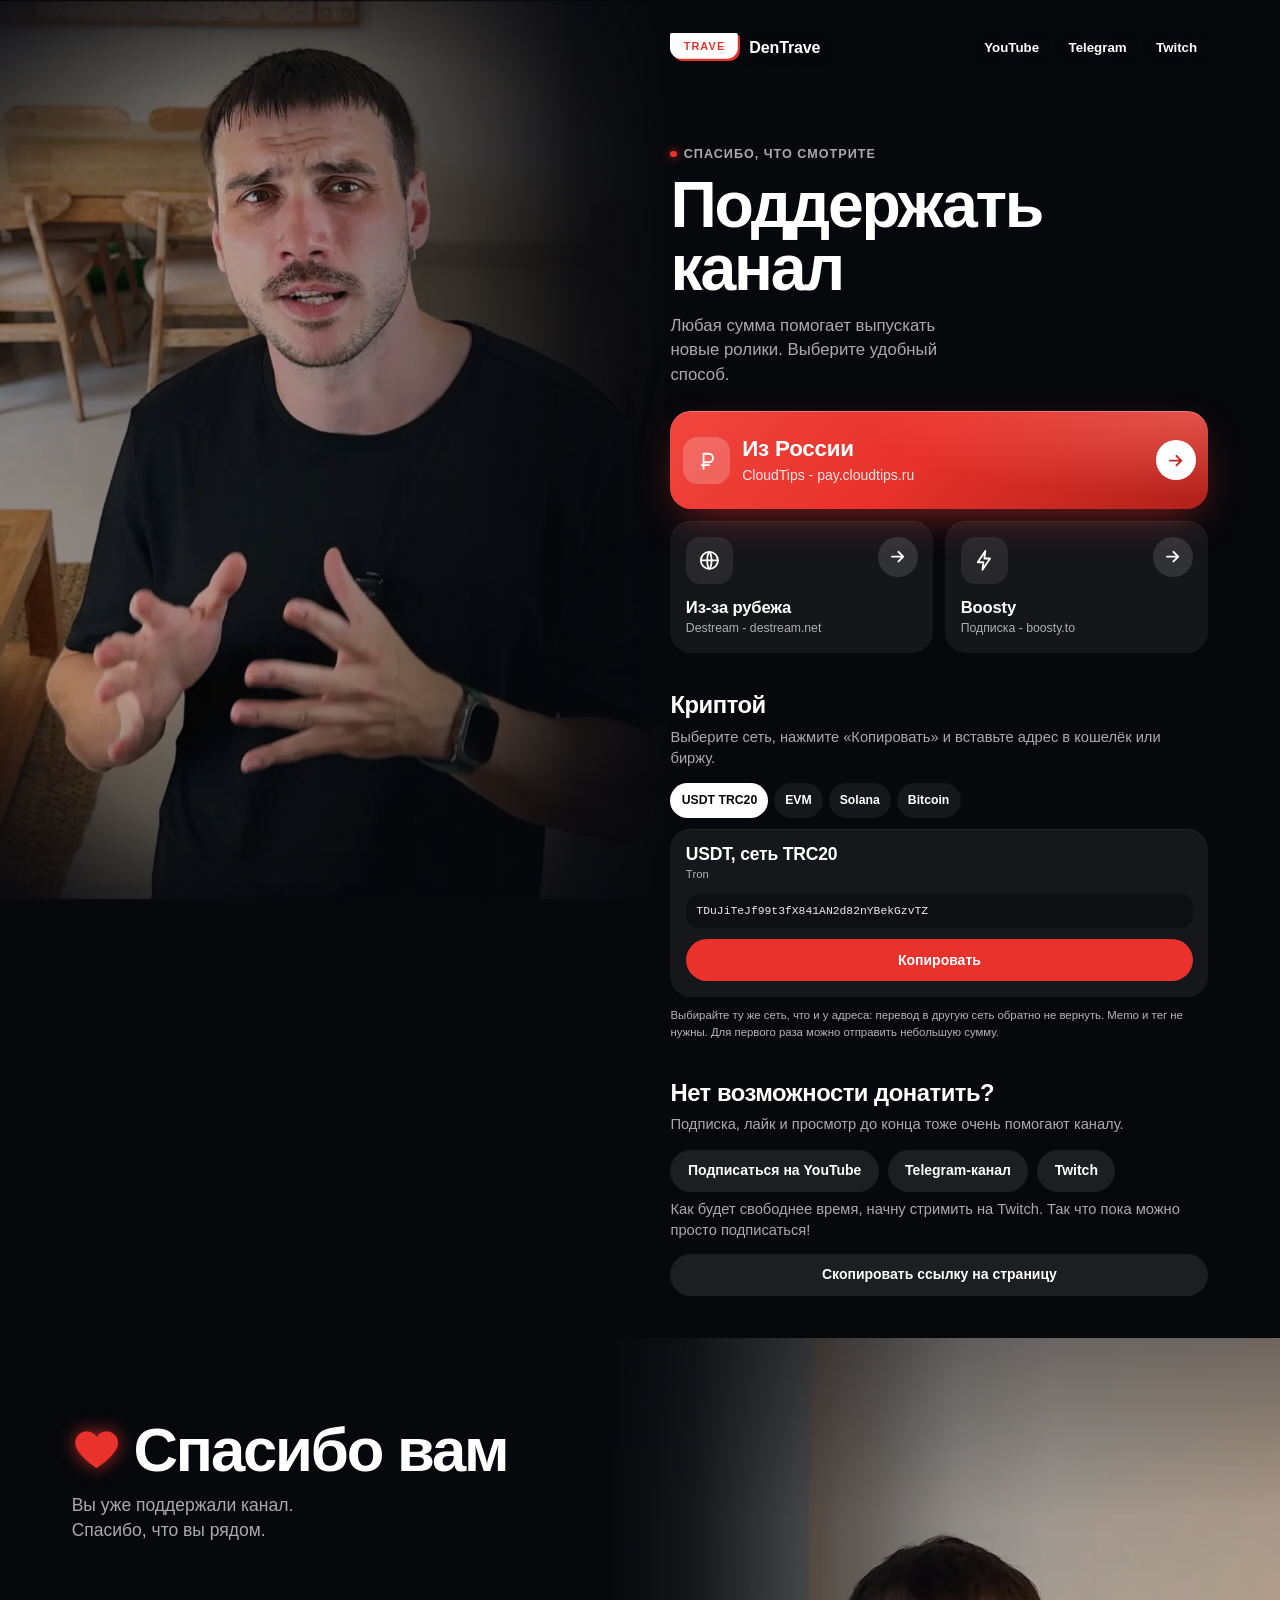
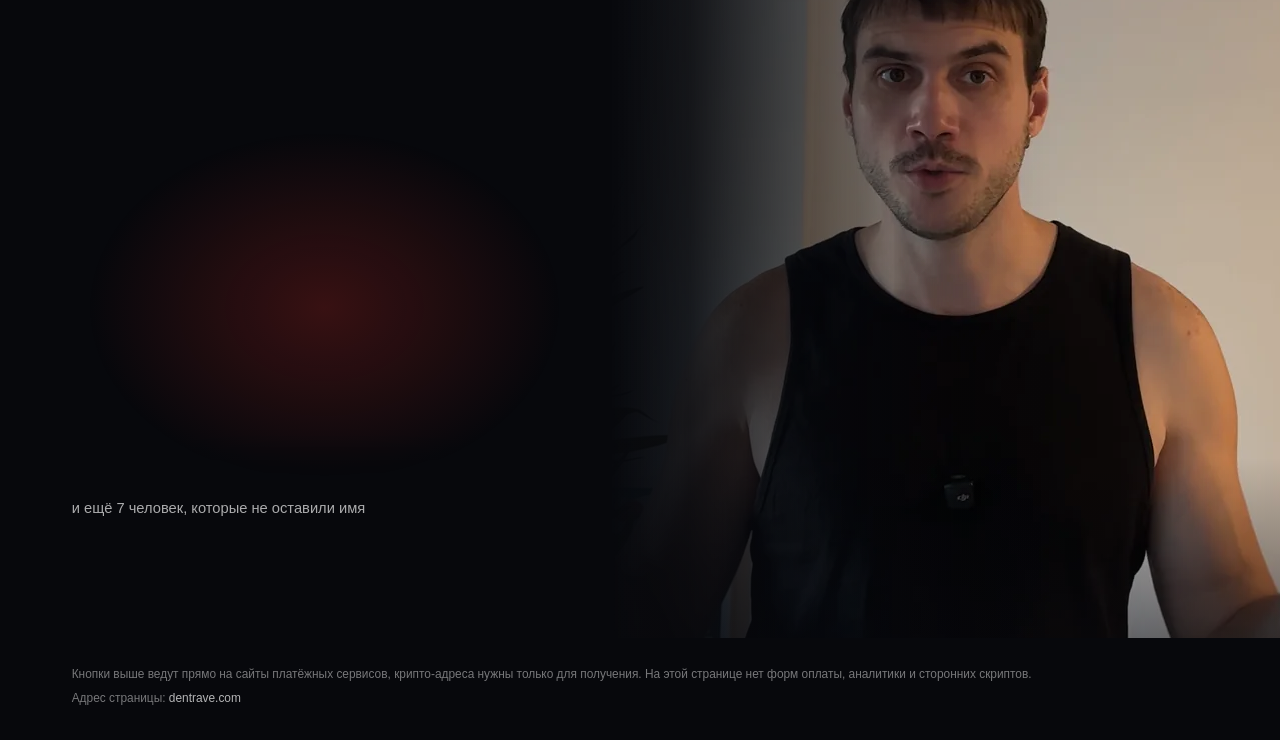
==== commit f83d89e2: "Новое фото на главной Co-Authored-By: Claude Opus 5.5 <noreply@anthropic.com>" ====
--- a/index.html
+++ b/index.html
@@ -45,7 +45,7 @@
   </header>
 
   <div class="photo">
-    <img src="img/hero.webp" width="1200" height="1500" alt="Ден, автор канала DenTrave" fetchpriority="high">
+    <img src="img/hero.webp" width="950" height="1166" alt="Ден, автор канала DenTrave" fetchpriority="high">
     <div class="shade" aria-hidden="true"></div>
   </div>
 
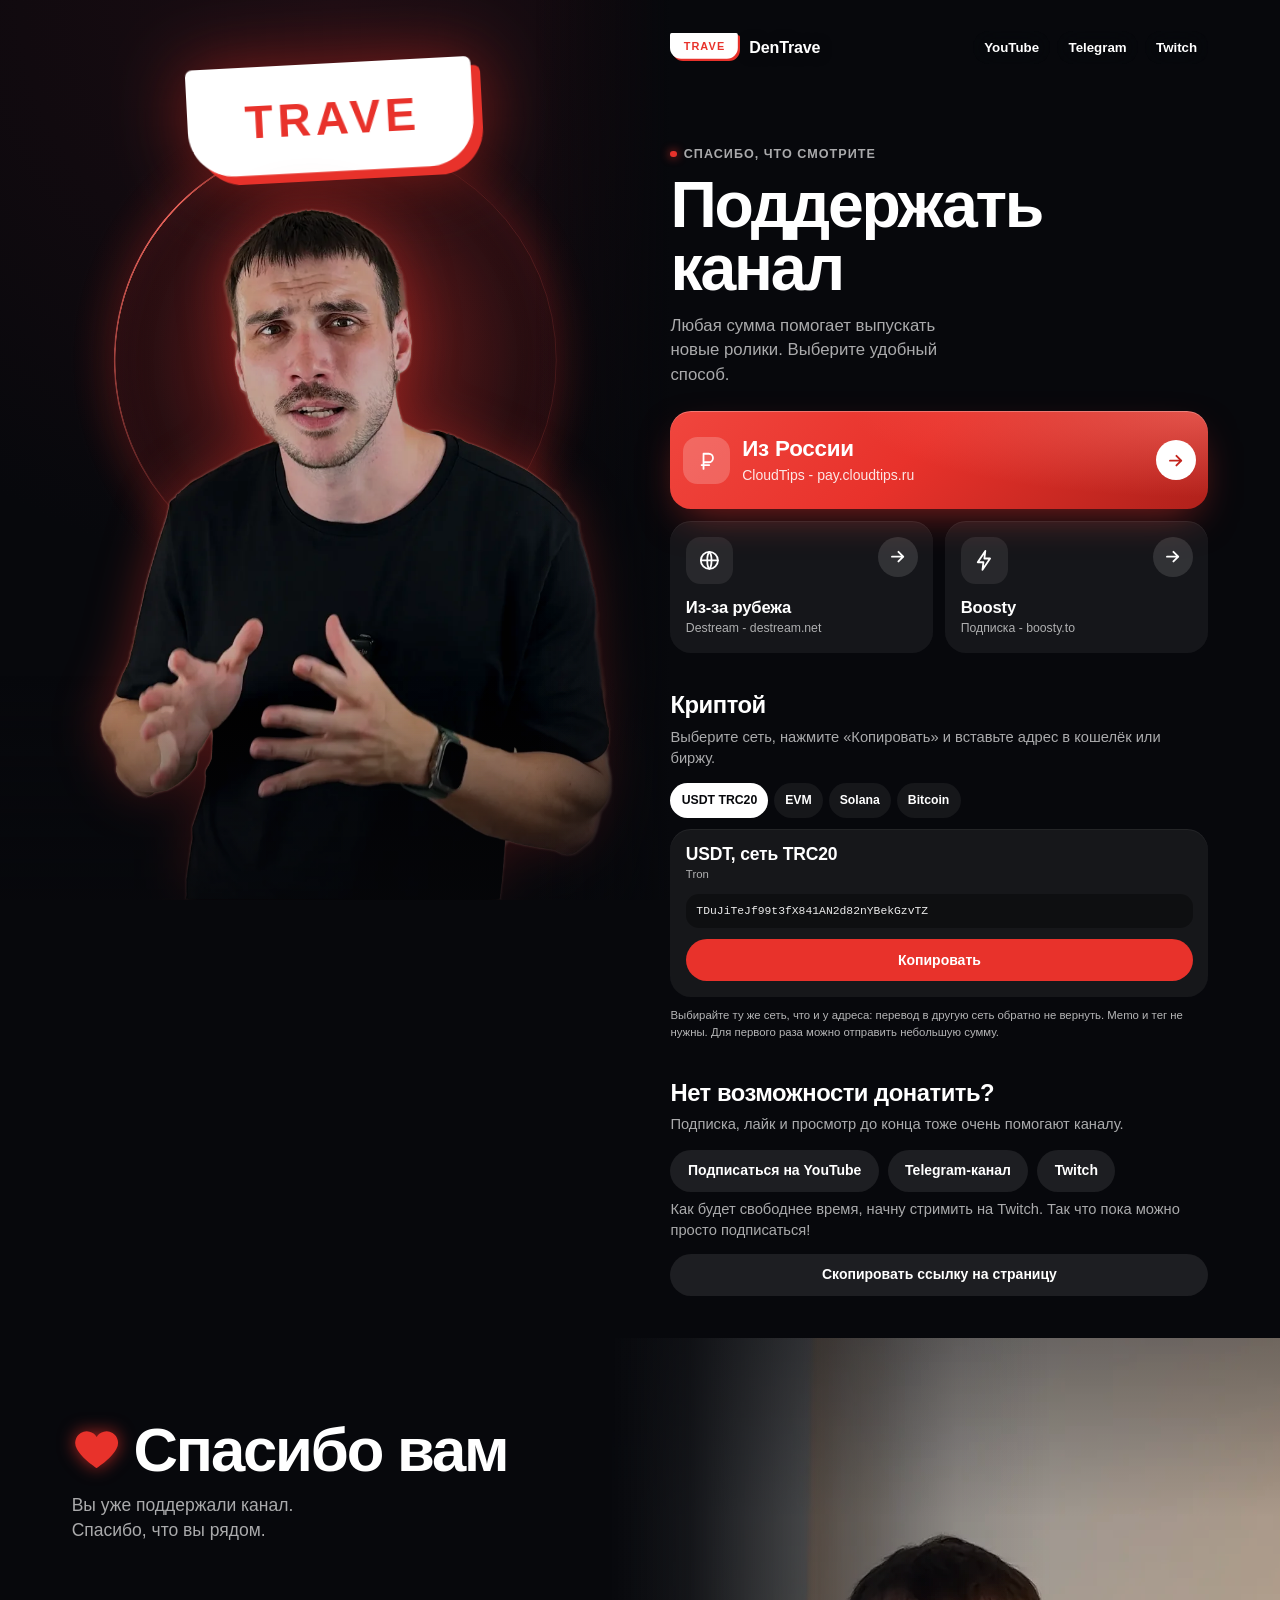
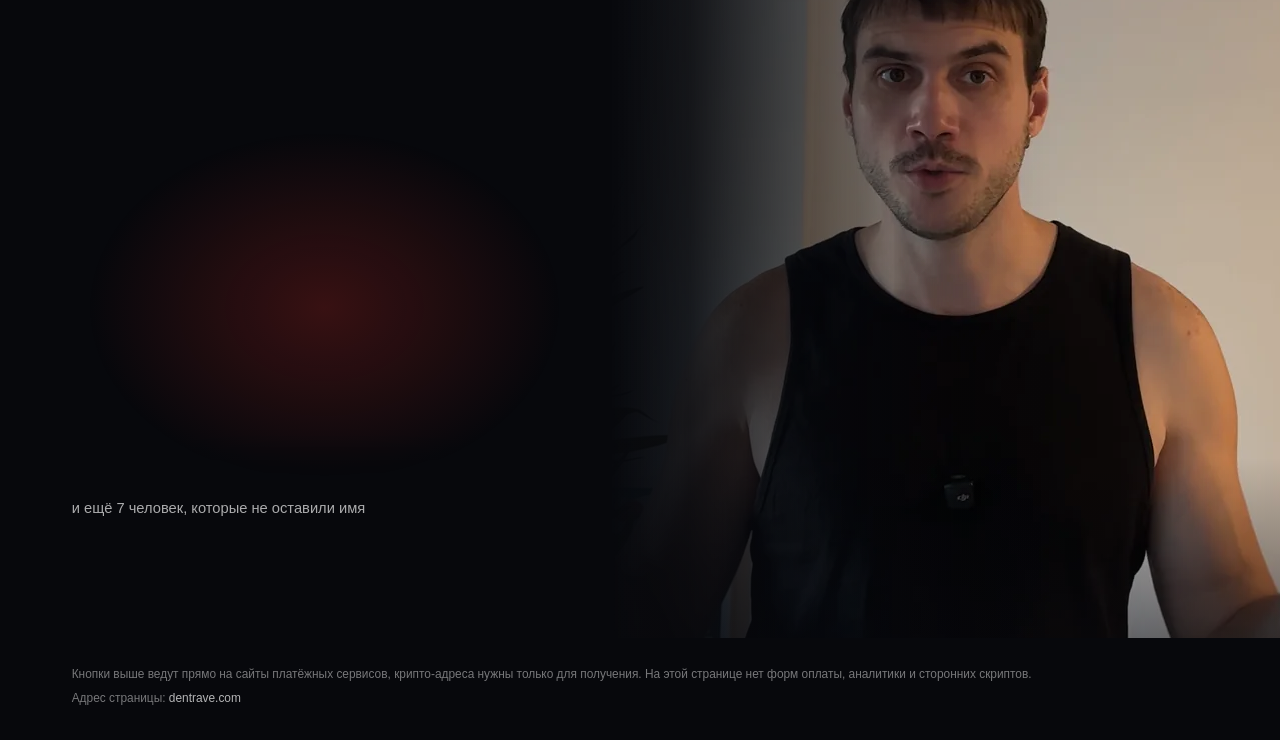
==== commit e341148b: "Главное фото: вырез без фона, логотип и красная подсветка за спиной Co-Authored-By: Claude Opus 5.5 " ====
--- a/index.html
+++ b/index.html
@@ -45,7 +45,14 @@
   </header>
 
   <div class="photo">
-    <img src="img/hero.webp" width="950" height="1166" alt="Ден, автор канала DenTrave" fetchpriority="high">
+    <div class="aura" aria-hidden="true">
+      <svg class="biglogo" viewBox="0 0 1032 411" focusable="false">
+        <path d="M56 32H1008A24 24 0 0 1 1032 56V250A161 161 0 0 1 871 411H193A161 161 0 0 1 32 250V56A24 24 0 0 1 56 32Z" fill="#e8322b"/>
+        <path d="M24 0H976A24 24 0 0 1 1000 24V218A161 161 0 0 1 839 379H161A161 161 0 0 1 0 218V24A24 24 0 0 1 24 0Z" fill="#fff"/>
+        <text x="508" y="247" text-anchor="middle" font-family="'Helvetica Neue',Helvetica,Arial,sans-serif" font-weight="700" font-size="161" letter-spacing="16" fill="#e8322b">TRAVE</text>
+      </svg>
+      <span class="ring"></span></div>
+    <img class="cut" src="img/hero.webp" width="950" height="1166" alt="Ден, автор канала DenTrave" fetchpriority="high">
     <div class="shade" aria-hidden="true"></div>
   </div>
 
--- a/style.css
+++ b/style.css
@@ -53,12 +53,35 @@
 
 /* ---------- фото ---------- */
 .photo { position: relative; aspect-ratio: 4 / 5; max-height: 78vh; max-height: 78svh; width: 100%; overflow: hidden; }
-.photo img { width: 100%; height: 100%; object-fit: cover; object-position: 50% 18%; }
+.photo {
+  container-type: inline-size; isolation: isolate;
+  background:
+    radial-gradient(55% 42% at 50% 40%, rgba(232, 50, 43, .5), rgba(232, 50, 43, .14) 48%, rgba(232, 50, 43, 0) 72%),
+    radial-gradient(130% 90% at 50% 0, #1b0c12 0, var(--bg) 72%);
+}
+.photo img { position: absolute; z-index: 1; inset: 25cqw 0 0; width: 100%; height: calc(100% - 25cqw); object-fit: cover; object-position: 50% 0; }
+.photo .cut { filter: brightness(.94) contrast(1.06) drop-shadow(0 0 1px rgba(255, 140, 130, .55)) drop-shadow(0 0 1.75rem rgba(232, 50, 43, .38)); }
+/* за спиной: огромное слово и кольцо - голова их перекрывает */
+.aura { position: absolute; inset: 0; z-index: 0; overflow: hidden; pointer-events: none; }
+.biglogo {
+  position: absolute; z-index: 1; left: 50%; top: 14cqw; width: 54cqw; height: auto; transform: translateX(-50%) rotate(-3deg);
+  filter: drop-shadow(0 0 2.5rem rgba(232, 50, 43, .55)) drop-shadow(0 1.2rem 2rem rgba(0, 0, 0, .5));
+}
+.ring {
+  position: absolute; left: 50%; top: 50cqw; width: 80cqw; aspect-ratio: 1; transform: translate(-50%, -50%);
+  border-radius: 50%; border: 1px solid rgba(255, 81, 72, .22);
+  box-shadow: 0 0 3rem rgba(232, 50, 43, .22), inset 0 0 3rem rgba(232, 50, 43, .14);
+}
+.ring::after {
+  content: ""; position: absolute; inset: -1px; border-radius: 50%;
+  background: conic-gradient(from 0deg, rgba(255, 81, 72, 0) 0 62%, rgba(255, 110, 100, .95) 88%, rgba(255, 81, 72, 0) 100%);
+  -webkit-mask: radial-gradient(closest-side, transparent calc(100% - 2px), #000 calc(100% - 1.5px));
+  mask: radial-gradient(closest-side, transparent calc(100% - 2px), #000 calc(100% - 1.5px));
+}
 .shade {
-  position: absolute; inset: 0; pointer-events: none;
+  position: absolute; inset: 0; z-index: 2; pointer-events: none;
   background:
-    linear-gradient(180deg, rgba(7, 8, 12, .55) 0, rgba(7, 8, 12, 0) 20%, rgba(7, 8, 12, 0) 48%, rgba(7, 8, 12, .62) 70%, var(--bg) 93%),
-    linear-gradient(rgba(7, 8, 12, .16), rgba(7, 8, 12, .16));
+    linear-gradient(180deg, rgba(7, 8, 12, .5) 0, rgba(7, 8, 12, 0) 18%, rgba(7, 8, 12, 0) 50%, rgba(7, 8, 12, .62) 72%, var(--bg) 93%);
 }
 
 /* ---------- заголовок ---------- */
@@ -262,7 +285,10 @@
   .way:nth-child(3) { animation-delay: .34s; }
   .way-main { animation: rise .6s var(--ease) .18s both, glowpulse 3.6s ease-in-out 1.2s infinite; }
   .photo img { animation: fade 1s ease both; }
-}
+  .biglogo { animation: fade 1.4s ease .2s both; }
+  .ring::after { animation: spin 14s linear infinite; }
+}
+@keyframes spin { to { transform: rotate(360deg); } }
 @media (prefers-reduced-motion: reduce) {
   html { scroll-behavior: auto; }
   *, *::before, *::after { animation: none !important; transition: none !important; }
@@ -280,7 +306,9 @@
 @media (min-width: 600px) and (max-width: 899px) {
   :root { --pad: 1.75rem; }
   .photo { aspect-ratio: 16 / 11; max-height: 70vh; }
-  .photo img { object-position: 50% 24%; }
+  .photo img { inset: 15cqw 0 0; height: calc(100% - 15cqw); object-fit: contain; object-position: 50% 100%; }
+  .biglogo { top: 5cqw; width: 30cqw; }
+  .ring { top: 30cqw; width: 44cqw; }
   .copy { margin-top: -9.5rem; }
   .ways, .crypto, .free, .gwrap { max-width: 40rem; margin-inline: auto; width: 100%; }
   .sky.fly { --h: 34rem; }
@@ -298,12 +326,13 @@
     position: sticky; top: 0; align-self: start;
     aspect-ratio: auto; max-height: none; height: 100vh; height: 100svh;
   }
-  .photo img { position: absolute; inset: 0; width: 100%; height: 100%; object-position: 50% 26%; }
+  .photo img { position: absolute; inset: 19vh 0 0; width: 100%; height: calc(100% - 19vh); object-fit: contain; object-position: 50% 100%; }
+  .biglogo { top: 7vh; width: min(44cqw, 34vh); }
+  .ring { top: 40vh; width: min(66cqw, 54vh); }
   .shade {
     background:
-      linear-gradient(90deg, rgba(7, 8, 12, 0) 36%, rgba(7, 8, 12, .1) 50%, rgba(7, 8, 12, .45) 68%, rgba(7, 8, 12, .88) 86%, var(--bg) 100%),
-      linear-gradient(180deg, rgba(7, 8, 12, .38) 0, rgba(7, 8, 12, 0) 20%, rgba(7, 8, 12, 0) 78%, rgba(7, 8, 12, .55) 100%),
-      linear-gradient(rgba(7, 8, 12, .14), rgba(7, 8, 12, .14));
+      linear-gradient(90deg, rgba(7, 8, 12, 0) 80%, rgba(7, 8, 12, .6) 94%, var(--bg) 100%),
+      linear-gradient(180deg, rgba(7, 8, 12, 0) 75%, rgba(7, 8, 12, .7) 100%);
   }
   .stage > :not(.photo) { grid-column: 2; width: 100%; padding-left: 0; padding-right: var(--gut); }
 
